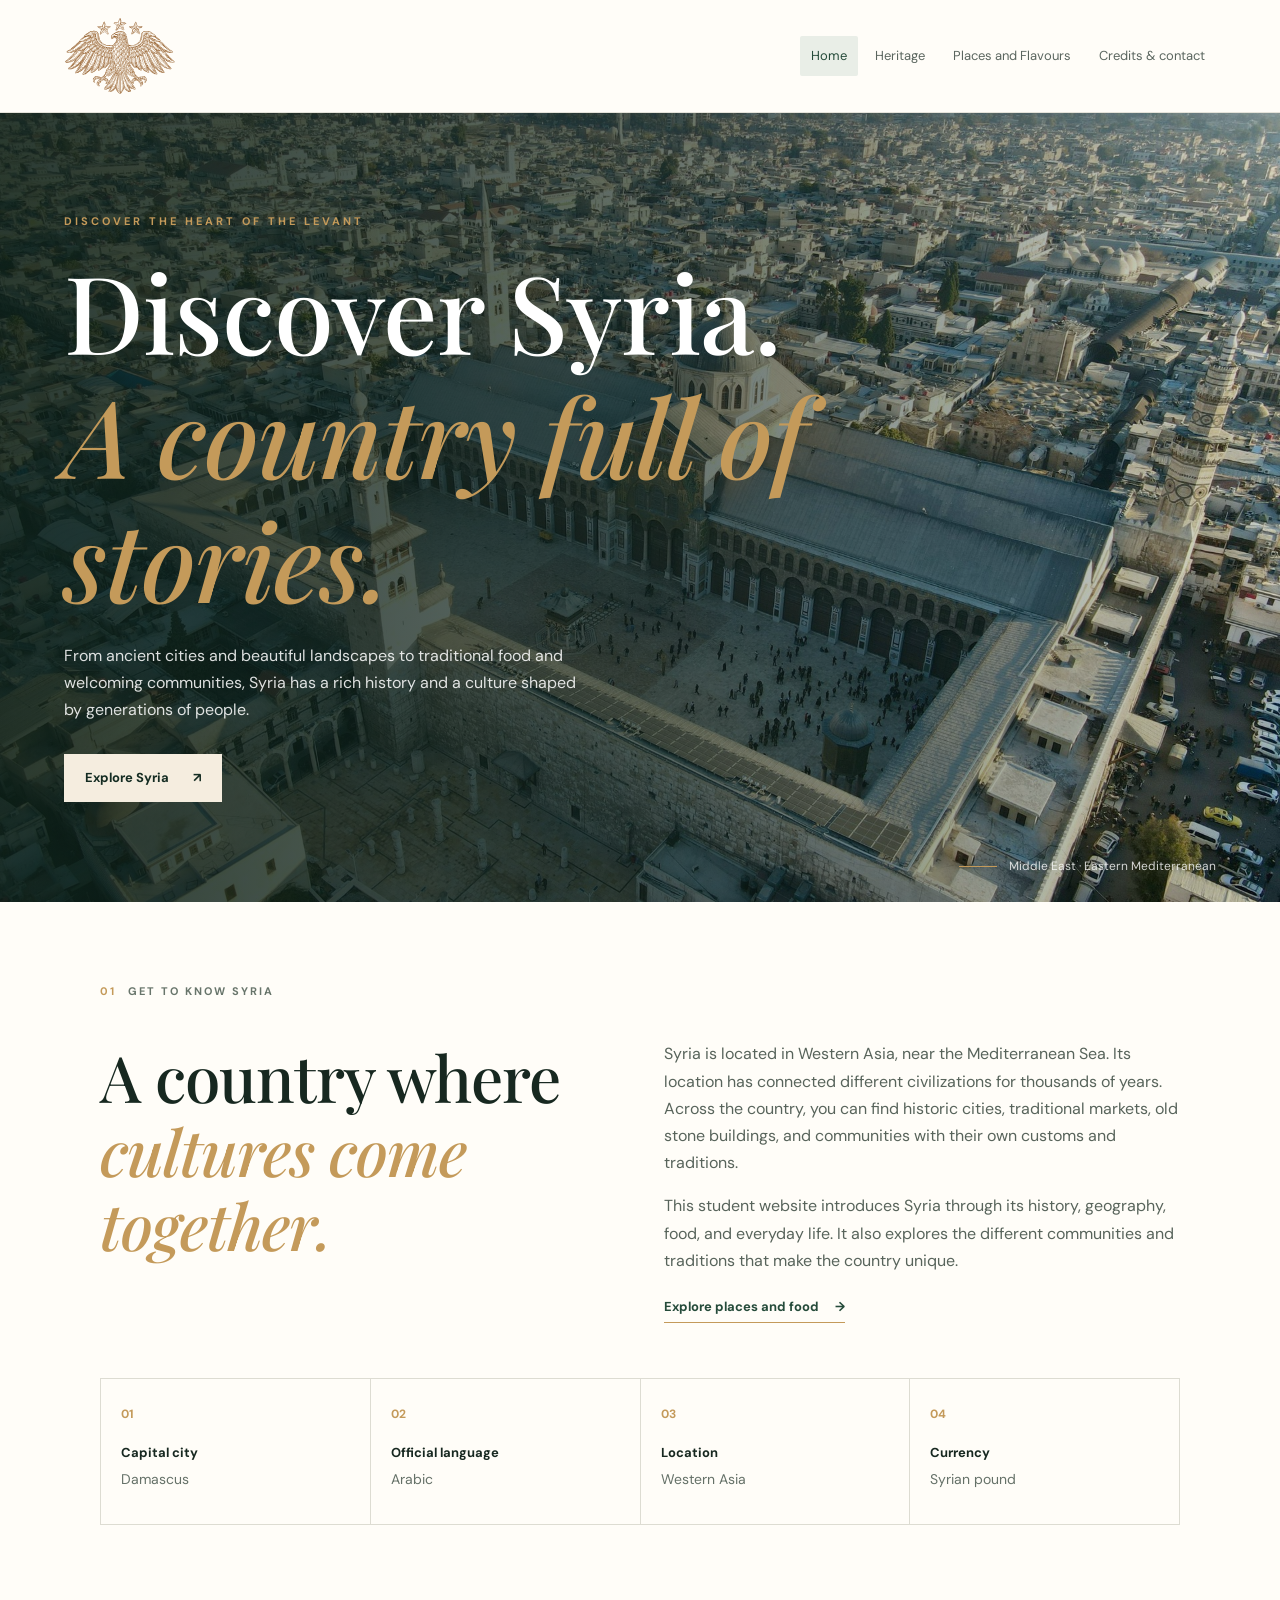
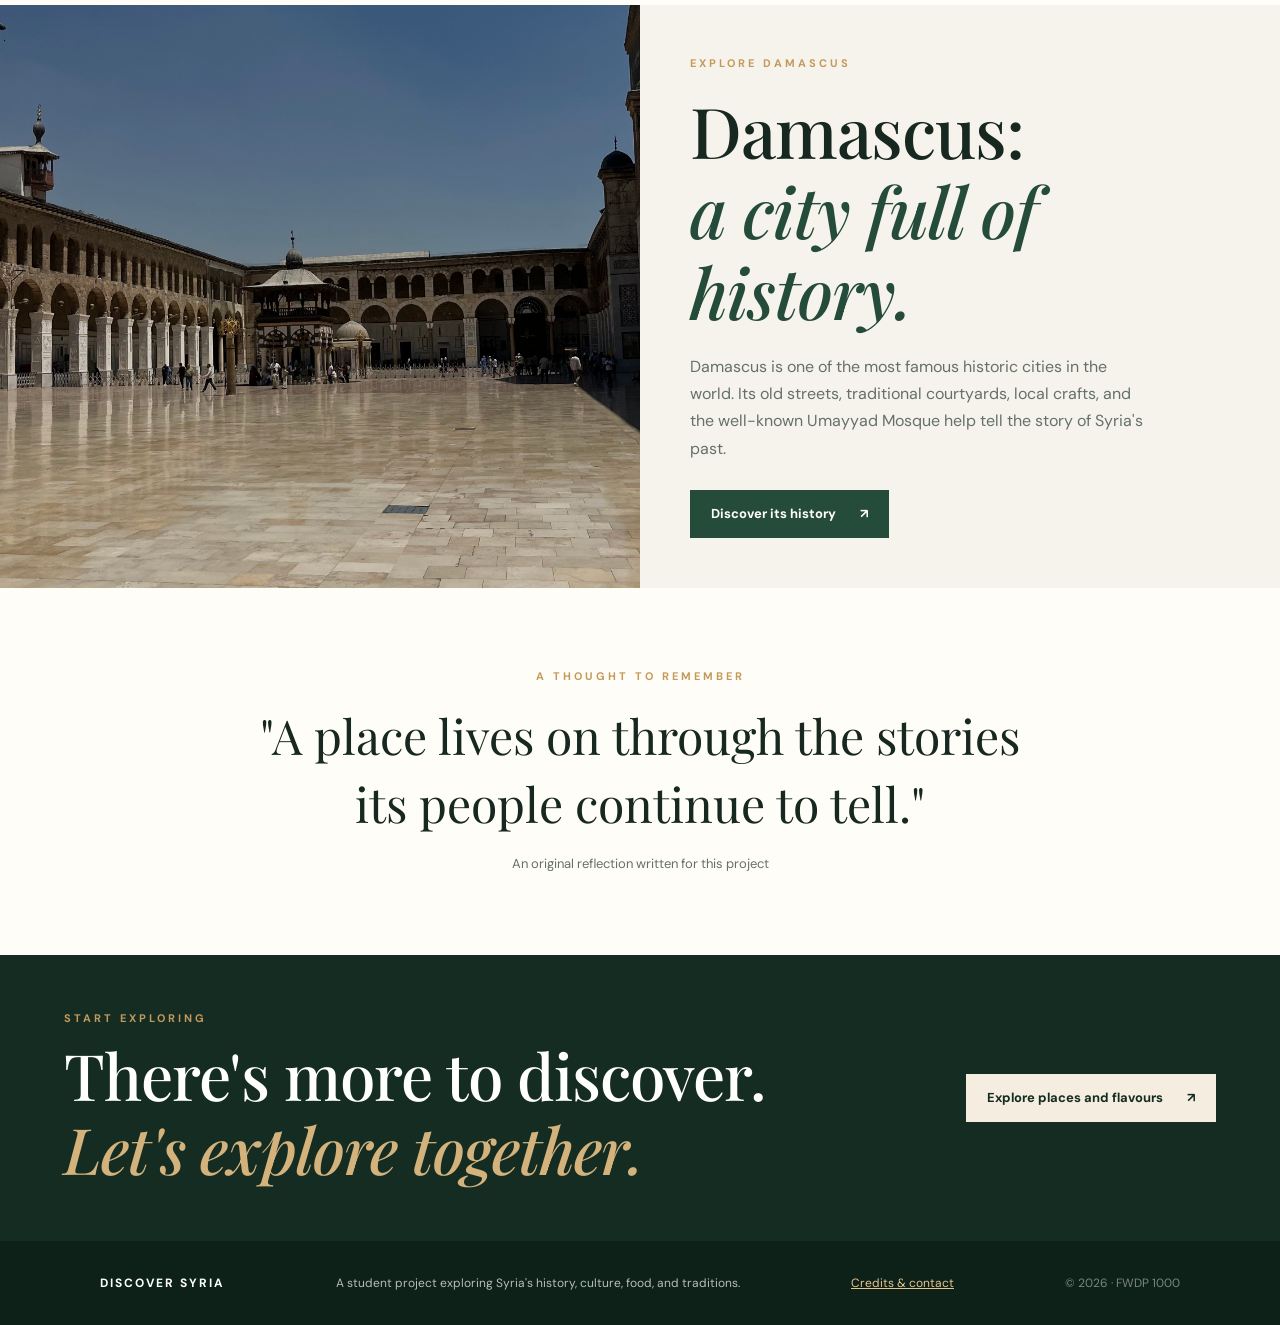
==== index.html @ c5cfa54c "Add fourth credits page with accessible feedback form and navigation" ====
<!DOCTYPE html>
<html lang="en">

<head>
    <meta charset="UTF-8">
    <meta name="viewport" content="width=device-width, initial-scale=1.0">

    <meta
        name="description"
        content="Discover Syria's historic cities, beautiful landscapes, traditional food, and rich cultural heritage."
    >

    <title>Discover Syria | A Land of Stories</title>

    <link rel="icon" href="favicon.svg" type="image/svg+xml">

    <link rel="stylesheet" href="css/style.css">
</head>

<body>

    <!-- Skip link for accessibility -->
    <a class="skip-link" href="#main-content">Skip to content</a>

    <!-- Header and navigation -->
    <header class="site-header">

        <div class="nav-wrap">

            <a
                class="brand"
                href="index.html"
                aria-label="Discover Syria home"
            >
                <img
                    class="brand-mark"
                    src="images/syria-logo.svg"
                    alt=""
                >
            </a>

            <nav aria-label="Main navigation">

                <ul class="nav-list">
                    <li>
                        <a
                            class="active"
                            aria-current="page"
                            href="index.html"
                        >
                            Home
                        </a>
                    </li>

                    <li>
                        <a href="heritage.html">Heritage</a>
                    </li>

                    <li>
                        <a href="journey.html">Places and Flavours</a>
                    </li>
                    <li><a href="credits.html">Credits &amp; contact</a></li>
                </ul>

            </nav>

        </div>

    </header>

    <main id="main-content">

        <!-- Main hero section -->
        <section class="hero">

            <div class="hero-shade"></div>

            <div class="hero-content">

                <p class="eyebrow">DISCOVER THE HEART OF THE LEVANT</p>

                <h1>
                    Discover Syria.<br>
                    <em>A country full of stories.</em>
                </h1>

                <p class="hero-copy">
                    From ancient cities and beautiful landscapes to traditional
                    food and welcoming communities, Syria has a rich history
                    and a culture shaped by generations of people.
                </p>

                <a class="button button-light" href="heritage.html">
                    Explore Syria
                    <span aria-hidden="true">↗</span>
                </a>

            </div>

            <div class="hero-note">
                <span class="note-line"></span>
                <span>Middle East · Eastern Mediterranean</span>
            </div>

        </section>

        <!-- Introduction and quick facts -->
        <section class="intro section-wrap">

            <div class="section-label">
                <span>01</span> GET TO KNOW SYRIA
            </div>

            <div class="intro-grid">

                <div>

                    <h2>
                        A country where<br>
                        <em>cultures come together.</em>
                    </h2>

                </div>

                <div class="intro-copy">

                    <p>
                        Syria is located in Western Asia, near the
                        Mediterranean Sea. Its location has connected
                        different civilizations for thousands of years.
                        Across the country, you can find historic cities,
                        traditional markets, old stone buildings, and
                        communities with their own customs and traditions.
                    </p>

                    <p>
                        This student website introduces Syria through
                        its history, geography, food, and everyday life.
                        It also explores the different communities and
                        traditions that make the country unique.
                    </p>

                    <a class="text-link" href="journey.html">
                        Explore places and food
                        <span aria-hidden="true">→</span>
                    </a>

                </div>

            </div>

            <!-- Quick facts -->
            <div class="stat-grid" aria-label="Quick facts about Syria">

                <article class="stat-card">

                    <span class="stat-number">01</span>

                    <h3>Capital city</h3>

                    <p>Damascus</p>

                </article>

                <article class="stat-card">

                    <span class="stat-number">02</span>

                    <h3>Official language</h3>

                    <p>Arabic</p>

                </article>

                <article class="stat-card">

                    <span class="stat-number">03</span>

                    <h3>Location</h3>

                    <p>Western Asia</p>

                </article>

                <article class="stat-card">

                    <span class="stat-number">04</span>

                    <h3>Currency</h3>

                    <p>Syrian pound</p>

                </article>

            </div>

        </section>

        <!-- Featured destination -->
        <section class="feature-band">

            <div
                class="feature-image"
                role="img"
                aria-label="The courtyard of the Umayyad Mosque in Damascus"
            ></div>

            <div class="feature-copy">

                <p class="eyebrow">EXPLORE DAMASCUS</p>

                <h2>
                    Damascus:<br>
                    <em>a city full of history.</em>
                </h2>

                <p>
                    Damascus is one of the most famous historic cities
                    in the world. Its old streets, traditional courtyards,
                    local crafts, and the well-known Umayyad Mosque help
                    tell the story of Syria's past.
                </p>

                <a class="button button-dark" href="heritage.html">
                    Discover its history
                    <span aria-hidden="true">↗</span>
                </a>

            </div>

        </section>

        <!-- Featured quote -->
        <section class="quote-section section-wrap">

            <p class="eyebrow">A THOUGHT TO REMEMBER</p>

            <blockquote>
                "A place lives on through the stories its people continue to tell."
            </blockquote>

            <p class="quote-credit">
                An original reflection written for this project
            </p>

        </section>

        <!-- Call to action -->
        <section class="closing-cta">

            <div>

                <p class="eyebrow">START EXPLORING</p>

                <h2>
                    There's more to discover.<br>
                    <em>Let's explore together.</em>
                </h2>

            </div>

            <a class="button button-light" href="journey.html">
                Explore places and flavours
                <span aria-hidden="true">↗</span>
            </a>

        </section>

    </main>

    <!-- Footer -->
    <footer class="site-footer">

        <div class="footer-inner">

            <a class="footer-brand" href="index.html">
                DISCOVER SYRIA
            </a>

            <p>
                A student project exploring Syria's history,
                culture, food, and traditions.
            </p>

            <a class="footer-credits" href="credits.html">Credits &amp; contact</a>

            <span class="copyright">© 2026 · FWDP 1000</span>

        </div>

    </footer>

</body>

</html>
---- css/style.css ----
@import url('https://fonts.googleapis.com/css2?family=DM+Sans:wght@400;500;600;700&family=Playfair+Display:ital,wght@0,500;0,600;0,700;1,500&display=swap');

/* GENERAL STYLES */

* {
    box-sizing: border-box;
}

html {
    scroll-behavior: smooth;
}

body {
    margin: 0;
    background-color: #fffdf8;
    color: #172820;
    font-family: 'DM Sans', Arial, sans-serif;
    font-size: 16px;
    line-height: 1.7;
}

img {
    display: block;
    max-width: 100%;
}

a {
    color: inherit;
}

a:focus-visible,
button:focus-visible,
input:focus-visible,
textarea:focus-visible,
select:focus-visible,
audio:focus-visible {
    outline: 3px solid #c49a5a;
    outline-offset: 4px;
}

.skip-link {
    position: absolute;
    top: -60px;
    left: 16px;
    z-index: 20;
    padding: 12px 16px;
    background-color: white;
    color: #172820;
}

.skip-link:focus {
    top: 16px;
}

/* NAVIGATION */

.site-header {
    background-color: #fffdf8;
    border-bottom: 1px solid #e5e3da;
}

.nav-wrap {
    width: 90%;
    max-width: 1180px;
    margin: 0 auto;
    padding: 16px 0;
    display: flex;
    flex-direction: column;
    align-items: flex-start;
    gap: 10px;
}

.brand {
    display: flex;
    align-items: center;
    gap: 10px;
    color: #172820;
    text-decoration: none;
    font-size: 12px;
    font-weight: 600;
    letter-spacing: 2px;
}

.brand strong {
    color: #254b3a;
}

.brand-mark {
    width: 112px;
    height: 76px;
    flex: 0 0 112px;
    object-fit: contain;
}

nav {
    width: 100%;
}

.nav-list {
    display: flex;
    flex-wrap: wrap;
    gap: 4px;
    padding: 0;
    margin: 0;
    list-style: none;
}

.nav-list a {
    display: block;
    padding: 7px 10px;
    border-radius: 2px;
    color: #5b665f;
    text-decoration: none;
    font-size: 13px;
}

.nav-list a:hover,
.nav-list a.active {
    background-color: #e9eee7;
    color: #254b3a;
}

/* HOME PAGE HERO */

.hero {
    position: relative;
    display: flex;
    align-items: center;
    min-height: 590px;
    background-color: #33483d;
background-image: url("../images/AA-20241208-36426003-36425996-CROWDS_GATHER_AT_UMAYYAD_MOSQUE_FOLLOWING_THE_COLLAPSE_OF_61YEAR_OF_BAATH_PARTY_RULE_IN_SYRIA.jpg");    background-position: center;
    background-size: cover;
    color: white;
}

.hero-shade {
    position: absolute;
    inset: 0;
    background: linear-gradient(
        90deg,
        rgba(13, 31, 23, 0.88),
        rgba(16, 34, 26, 0.65),
        rgba(16, 34, 26, 0.15)
    );
}

.hero-content {
    position: relative;
    width: 90%;
    max-width: 1180px;
    margin: 0 auto;
    padding: 80px 0;
}

.eyebrow {
    margin-bottom: 18px;
    color: #c49a5a;
    font-size: 11px;
    font-weight: 700;
    letter-spacing: 3px;
    line-height: 1.5;
}

h1,
h2,
h3,
p {
    margin-top: 0;
}

h1,
h2 {
    font-family: 'Playfair Display', Georgia, serif;
    font-weight: 500;
    letter-spacing: -1px;
    line-height: 1.15;
}

h1 {
    max-width: 800px;
    margin-bottom: 22px;
    font-size: clamp(44px, 10vw, 108px);
}

h1 em,
h2 em {
    color: #c49a5a;
    font-weight: 500;
}

.hero-copy {
    max-width: 520px;
    margin-bottom: 30px;
    color: rgba(255, 255, 255, 0.86);
    font-size: 16px;
}

.button {
    display: inline-flex;
    align-items: center;
    justify-content: center;
    gap: 24px;
    min-height: 48px;
    padding: 12px 20px;
    border: 1px solid transparent;
    font-family: 'DM Sans', Arial, sans-serif;
    font-size: 13px;
    font-weight: 700;
    text-decoration: none;
    cursor: pointer;
    transition: transform 0.2s, background-color 0.2s;
}

.button:hover {
    transform: translateY(-2px);
}

.button-light {
    background-color: #f5eddf;
    color: #142c22;
}

.button-light:hover {
    background-color: white;
}

.button-dark {
    background-color: #254b3a;
    color: white;
}

.button-dark:hover {
    background-color: #142c22;
}

.hero-note {
    position: absolute;
    right: 5%;
    bottom: 25px;
    display: flex;
    align-items: center;
    gap: 12px;
    color: rgba(255, 255, 255, 0.8);
    font-size: 12px;
}

.note-line {
    width: 38px;
    height: 1px;
    background-color: #c49a5a;
}

/* GENERAL SECTIONS */

.section-wrap {
    width: 90%;
    max-width: 1080px;
    margin: 0 auto;
}

.intro {
    padding-top: 80px;
    padding-bottom: 80px;
}

.section-label {
    display: flex;
    align-items: center;
    gap: 12px;
    margin-bottom: 40px;
    color: #68756b;
    font-size: 11px;
    font-weight: 700;
    letter-spacing: 2px;
}

.section-label span {
    color: #c49a5a;
}

.intro-grid,
.two-column {
    display: grid;
    grid-template-columns: 1fr;
    gap: 24px;
}

h2 {
    margin-bottom: 22px;
    font-size: clamp(36px, 6vw, 64px);
}

.intro-copy {
    max-width: 590px;
    color: #58645b;
}

.intro-copy p,
.two-column p {
    margin-bottom: 16px;
}

.text-link {
    display: inline-flex;
    align-items: center;
    gap: 16px;
    margin-top: 6px;
    padding-bottom: 4px;
    border-bottom: 1px solid #c49a5a;
    color: #254b3a;
    font-size: 13px;
    font-weight: 700;
    text-decoration: none;
}

.text-link:hover {
    color: #a77a3e;
}

/* COUNTRY FACTS */

.stat-grid {
    display: grid;
    grid-template-columns: repeat(2, 1fr);
    gap: 1px;
    margin-top: 55px;
    border: 1px solid #dddcd2;
    background-color: #dddcd2;
}

.stat-card {
    min-height: 145px;
    padding: 20px;
    background-color: #fffdf8;
}

.stat-number {
    color: #c49a5a;
    font-size: 12px;
    font-weight: 700;
}

.stat-card h3 {
    margin-top: 16px;
    margin-bottom: 4px;
    font-size: 13px;
}

.stat-card p {
    margin-bottom: 0;
    color: #657168;
    font-size: 14px;
}

/* FEATURED DAMASCUS SECTION */

.feature-band {
    display: grid;
    grid-template-columns: 1fr;
    background-color: #f6f3ec;
}

.feature-image {
    min-height: 310px;
    background-color: #9a9b81;
    background-image: url('..//images/IMG_0808.jpeg');
    background-position: center;
    background-size: cover;
}

.feature-copy {
    align-self: center;
    padding: 45px 5%;
}

.feature-copy h2 {
    font-size: clamp(38px, 6vw, 70px);
}

.feature-copy h2 em {
    color: #254b3a;
}

.feature-copy p:not(.eyebrow) {
    max-width: 460px;
    margin-bottom: 28px;
    color: #657168;
}

/* QUOTE */

.quote-section {
    padding-top: 80px;
    padding-bottom: 80px;
    text-align: center;
}

.quote-section blockquote {
    max-width: 800px;
    margin: 0 auto 16px;
    font-family: 'Playfair Display', Georgia, serif;
    font-size: clamp(28px, 5vw, 48px);
    line-height: 1.4;
}

.quote-credit {
    margin-bottom: 0;
    color: #657168;
    font-size: 13px;
}

/* BOTTOM CALL TO ACTION */

.closing-cta {
    display: flex;
    flex-direction: column;
    align-items: flex-start;
    gap: 24px;
    padding: 55px 5%;
    background-color: #142c22;
    color: white;
}

.closing-cta .eyebrow {
    margin-bottom: 12px;
}

.closing-cta h2 {
    margin-bottom: 0;
}

.closing-cta h2 em {
    color: #d4b27c;
}

/* FOOTER */

.site-footer {
    padding: 32px 0;
    background-color: #0e2119;
    color: rgba(255, 255, 255, 0.7);
}

.footer-inner {
    display: flex;
    flex-direction: column;
    align-items: flex-start;
    gap: 12px;
    width: 90%;
    max-width: 1080px;
    margin: 0 auto;
    font-size: 12px;
}

.footer-brand {
    color: white;
    font-size: 12px;
    font-weight: 700;
    letter-spacing: 2px;
    text-decoration: none;
}

.footer-inner p {
    margin-bottom: 0;
}

.footer-inner > a:not(.footer-brand) {
    color: #e4c58e;
}

.copyright {
    color: rgba(255, 255, 255, 0.45);
}

/* INNER PAGE HEROES */

.page-hero {
    position: relative;
    display: flex;
    align-items: center;
    min-height: 410px;
    background-color: #263d30;
    background-position: center;
    background-size: cover;
    color: white;
}

.page-hero::before {
    position: absolute;
    inset: 0;
    background: linear-gradient(
        90deg,
        rgba(14, 33, 24, 0.87),
        rgba(14, 33, 24, 0.32)
    );
    content: '';
}

.heritage-hero {
    background-image: url('../images/syrias-ancient-city-of-busra-remains-a-remarkable-crossroads-of-civilizations-3210700.jpg');
}

.journey-hero {
    background-image: url('https://images.unsplash.com/photo-1509316785289-025f5b846b35?auto=format&fit=crop&w=1800&q=80');
}

.page-hero-content {
    position: relative;
    width: 90%;
    max-width: 1080px;
    margin: 0 auto;
    padding: 65px 0;
}

.page-hero h1 {
    font-size: clamp(42px, 8vw, 88px);
}

.page-hero-content > p:last-child {
    max-width: 520px;
    margin-bottom: 0;
    color: rgba(255, 255, 255, 0.82);
}

/* CONTENT PAGES */

.content-section {
    padding-top: 70px;
    padding-bottom: 70px;
}

.content-section .two-column {
    margin-bottom: 40px;
}

.content-section .two-column > div:last-child {
    color: #657168;
}

/* IMAGE AND CAPTION */

.image-story {
    overflow: hidden;
    background-color: #f6f3ec;
}

.image-story img {
    width: 100%;
    max-height: 480px;
    object-fit: cover;
}

.image-caption {
    padding: 16px 20px;
}

.image-caption span {
    color: #8d6b37;
    font-size: 10px;
    font-weight: 700;
    letter-spacing: 2px;
}

.image-caption p {
    margin: 5px 0 0;
    color: #657168;
    font-size: 12px;
}

/* CULTURE SECTION */

.dark-section {
    padding: 70px 0;
    background-color: #142c22;
    color: white;
}

.section-label-light {
    color: #d1d9d0;
}

.dark-section h2 {
    margin-bottom: 40px;
}

.dark-section h2 em {
    color: #d4b27c;
}

.culture-grid {
    display: grid;
    grid-template-columns: 1fr;
    gap: 24px;
}

.culture-grid article {
    padding: 24px;
    border: 1px solid rgba(255, 255, 255, 0.17);
}

.culture-icon {
    color: #c49a5a;
    font-size: 24px;
}

.culture-grid h3 {
    margin-top: 16px;
    margin-bottom: 10px;
    font-family: 'Playfair Display', Georgia, serif;
    font-size: 24px;
    font-weight: 500;
}

.culture-grid p {
    margin-bottom: 0;
    color: rgba(255, 255, 255, 0.7);
    font-size: 14px;
}

/* AUDIO PLAYER */

.audio-card {
    display: grid;
    grid-template-columns: 1fr;
    gap: 32px;
    padding-top: 65px;
    padding-bottom: 65px;
    border-top: 1px solid #dddcd2;
}

.audio-card h2 {
    font-size: clamp(35px, 5vw, 56px);
}

.audio-card > div:first-child > p:last-child {
    max-width: 440px;
    color: #657168;
    font-size: 14px;
}

.audio-player {
    align-self: center;
    padding: 24px;
    background-color: #f6f3ec;
}

.audio-symbol {
    color: #c49a5a;
    font-size: 30px;
}

.audio-player p {
    margin: 6px 0 16px;
    font-weight: 700;
}

.audio-player audio {
    width: 100%;
}

.audio-player small {
    display: block;
    margin-top: 8px;
    color: #657168;
    font-size: 11px;
}

/* PLACES GRID */

.place-grid {
    display: grid;
    grid-template-columns: 1fr;
    gap: 16px;
}

.place-card {
    min-height: 230px;
    padding: 24px;
    border: 1px solid #dddcd2;
    background-color: #fffdf8;
    transition: transform 0.2s, box-shadow 0.2s;
}

.place-card:hover {
    transform: translateY(-3px);
    box-shadow: 0 12px 28px rgba(23, 40, 32, 0.08);
}

.place-number {
    color: #96703c;
    font-size: 10px;
    font-weight: 700;
    letter-spacing: 2px;
}

.place-card h3 {
    margin-top: 20px;
    margin-bottom: 8px;
    font-family: 'Playfair Display', Georgia, serif;
    font-size: 30px;
    font-weight: 500;
}

.place-card p {
    color: #657168;
    font-size: 14px;
}

.place-tag {
    display: inline-block;
    padding: 4px 9px;
    background-color: #e9eee7;
    color: #254b3a;
    font-size: 11px;
}

/* FOOD SECTION */

.food-section {
    padding: 70px 0;
    background-color: #f6f3ec;
}

.food-heading {
    align-items: end;
    margin-bottom: 40px;
}

.food-heading p {
    color: #657168;
}

.food-grid {
    display: grid;
    grid-template-columns: 1fr;
    gap: 1px;
    border: 1px solid #dddcd2;
    background-color: #dddcd2;
}

.food-card {
    min-height: 190px;
    padding: 24px;
    background-color: #fffdf8;
}

.food-mark {
    color: #c49a5a;
    font-size: 12px;
    font-weight: 700;
}

.food-card h3 {
    margin-top: 16px;
    margin-bottom: 8px;
    font-family: 'Playfair Display', Georgia, serif;
    font-size: 24px;
    font-weight: 500;
}

.food-card p {
    margin-bottom: 0;
    color: #657168;
    font-size: 14px;
}

/* COUNTRY FACTS TABLE */

.table-title {
    font-size: clamp(32px, 5vw, 52px);
}

.table-scroll {
    overflow-x: auto;
    border: 1px solid #dddcd2;
}

table {
    width: 100%;
    min-width: 620px;
    border-collapse: collapse;
    text-align: left;
    font-size: 13px;
}

caption {
    padding: 16px;
    background-color: #f6f3ec;
    color: #657168;
    text-align: left;
}

th,
td {
    padding: 16px;
    border-top: 1px solid #dddcd2;
    vertical-align: top;
}

thead th {
    background-color: #254b3a;
    color: white;
    font-size: 12px;
}

tbody th {
    width: 20%;
}

tbody td {
    color: #657168;
}

tbody tr:nth-child(even) {
    background-color: #f8f6f0;
}

/* TABLET AND DESKTOP */

@media (min-width: 700px) {
    .nav-wrap {
        flex-direction: row;
        align-items: center;
        justify-content: space-between;
        padding: 18px 0;
    }

    nav {
        width: auto;
    }

    .nav-list {
        gap: 6px;
    }

    .nav-list a {
        padding: 9px 11px;
    }

    .hero {
        min-height: 680px;
    }

    .hero-content {
        padding: 100px 0;
    }

    .intro-grid,
    .two-column {
        grid-template-columns: 1fr 1fr;
        gap: 48px;
    }

    .stat-grid {
        grid-template-columns: repeat(4, 1fr);
    }

    .feature-band {
        grid-template-columns: 1fr 1fr;
    }

    .feature-image {
        min-height: 520px;
    }

    .feature-copy {
        padding: 50px;
    }

    .closing-cta {
        flex-direction: row;
        align-items: center;
        justify-content: space-between;
        padding-right: 5%;
        padding-left: 5%;
    }

    .footer-inner {
        flex-direction: row;
        align-items: center;
        justify-content: space-between;
        flex-wrap: wrap;
    }

    .page-hero {
        min-height: 500px;
    }

    .culture-grid {
        grid-template-columns: repeat(3, 1fr);
    }

    .audio-card {
        grid-template-columns: 1fr 1fr;
        align-items: center;
        gap: 64px;
    }

    .place-grid {
        grid-template-columns: repeat(2, 1fr);
    }

    .food-grid {
        grid-template-columns: repeat(2, 1fr);
    }

}

/* WIDE DESKTOP */

@media (min-width: 1100px) {
    .place-grid {
        grid-template-columns: repeat(4, 1fr);
    }

    .food-grid {
        grid-template-columns: repeat(4, 1fr);
    }
}

/* REDUCED MOTION ACCESSIBILITY */

@media (prefers-reduced-motion: reduce) {
    html {
        scroll-behavior: auto;
    }

    *,
    *::before,
    *::after {
        transition-duration: 0.01ms !important;
        animation-duration: 0.01ms !important;
    }
}
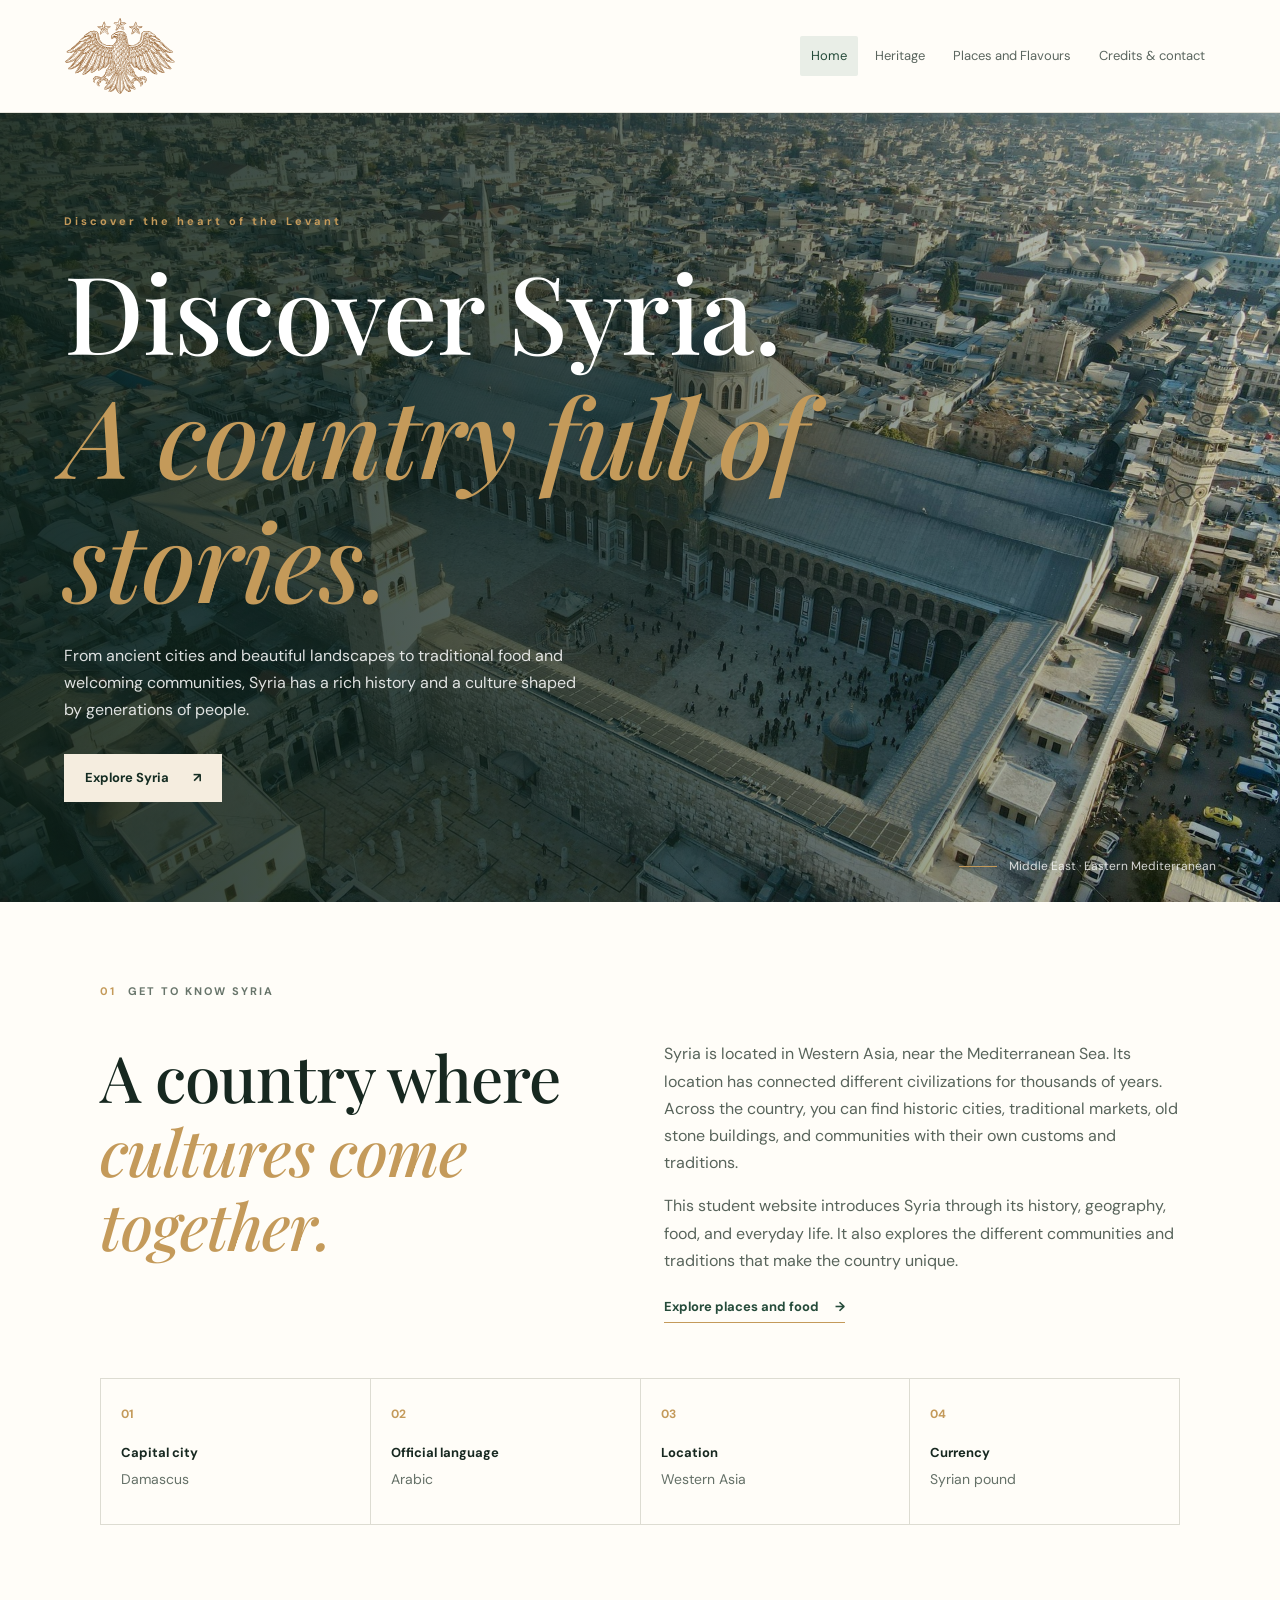
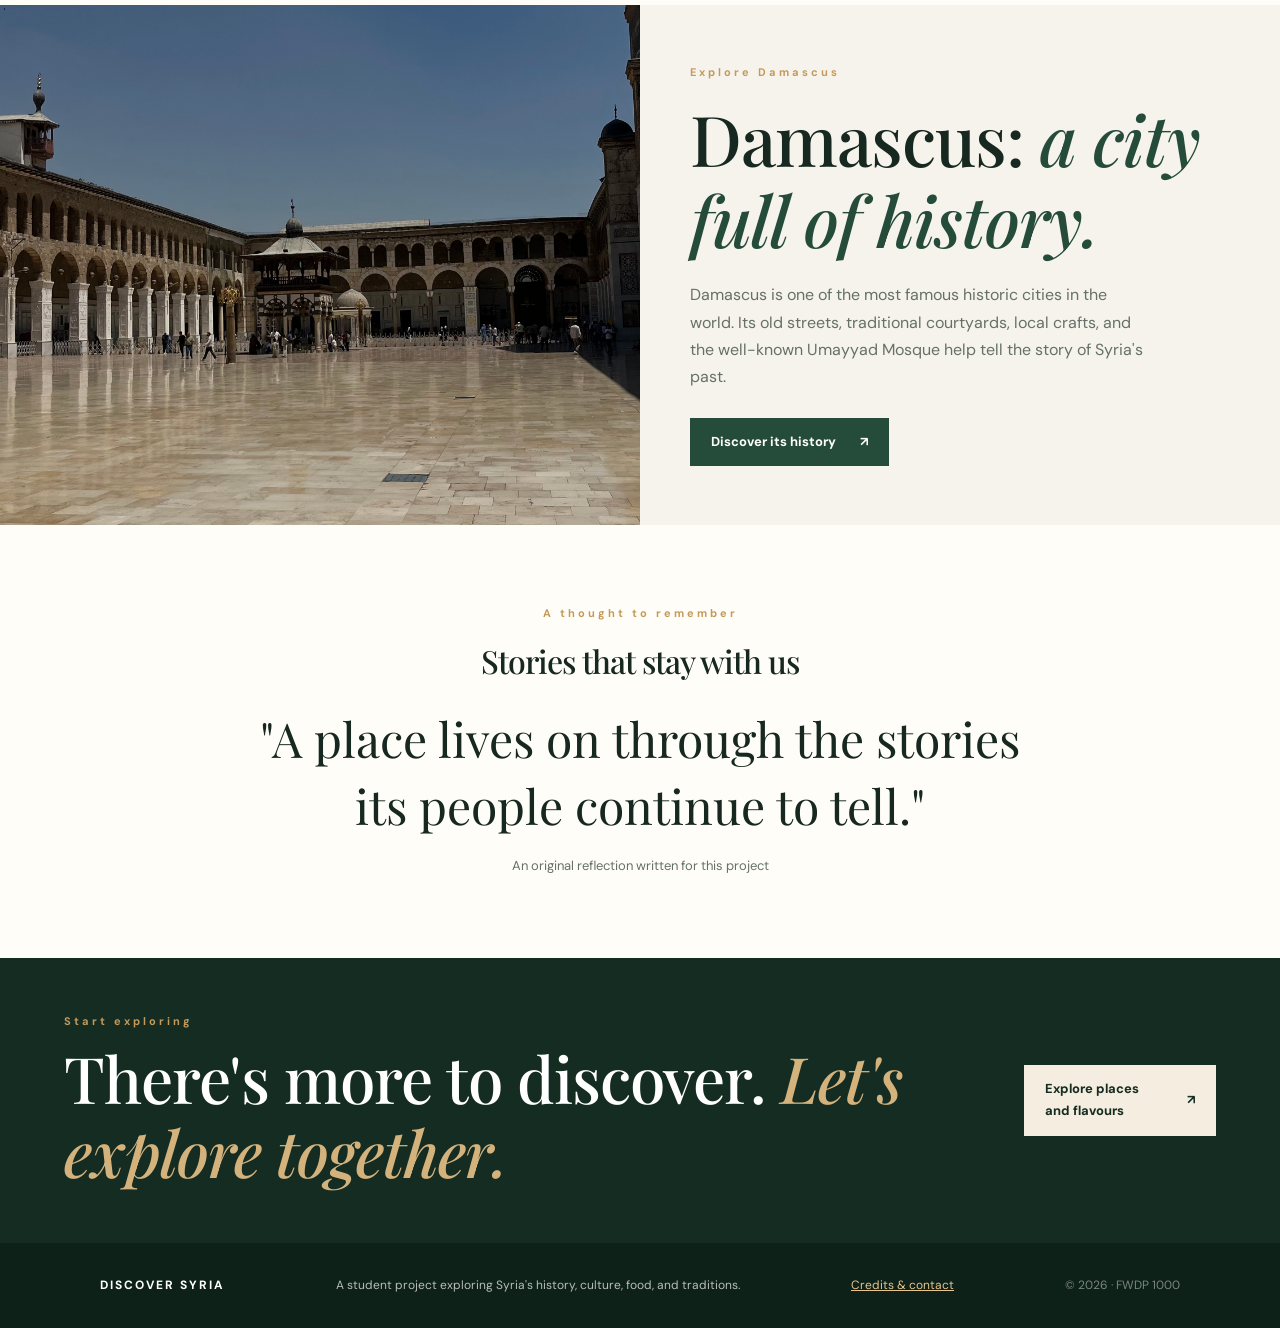
==== commit d7127aa2: "Improve heading semantics, normalize CSS and responsive accessibility" ====
--- a/index.html
+++ b/index.html
@@ -15,6 +15,7 @@
 
     <link rel="icon" href="favicon.svg" type="image/svg+xml">
 
+    <link rel="stylesheet" href="css/normalize.css">
     <link rel="stylesheet" href="css/style.css">
 </head>
 
@@ -78,10 +79,10 @@
 
             <div class="hero-content">
 
-                <p class="eyebrow">DISCOVER THE HEART OF THE LEVANT</p>
+                <p class="eyebrow">Discover the heart of the Levant</p>
 
                 <h1>
-                    Discover Syria.<br>
+                    Discover Syria. 
                     <em>A country full of stories.</em>
                 </h1>
 
@@ -117,7 +118,7 @@
                 <div>
 
                     <h2>
-                        A country where<br>
+                        A country where 
                         <em>cultures come together.</em>
                     </h2>
 
@@ -208,10 +209,10 @@
 
             <div class="feature-copy">
 
-                <p class="eyebrow">EXPLORE DAMASCUS</p>
+                <p class="eyebrow">Explore Damascus</p>
 
                 <h2>
-                    Damascus:<br>
+                    Damascus: 
                     <em>a city full of history.</em>
                 </h2>
 
@@ -232,9 +233,10 @@
         </section>
 
         <!-- Featured quote -->
-        <section class="quote-section section-wrap">
-
-            <p class="eyebrow">A THOUGHT TO REMEMBER</p>
+        <section class="quote-section section-wrap" aria-labelledby="quote-heading">
+
+            <p class="eyebrow">A thought to remember</p>
+            <h2 id="quote-heading" class="quote-heading">Stories that stay with us</h2>
 
             <blockquote>
                 "A place lives on through the stories its people continue to tell."
@@ -251,10 +253,10 @@
 
             <div>
 
-                <p class="eyebrow">START EXPLORING</p>
+                <p class="eyebrow">Start exploring</p>
 
                 <h2>
-                    There's more to discover.<br>
+                    There's more to discover. 
                     <em>Let's explore together.</em>
                 </h2>
 
--- a/css/style.css
+++ b/css/style.css
@@ -818,7 +818,7 @@
 
 /* TABLET AND DESKTOP */
 
-@media (min-width: 700px) {
+@media (min-width: 43.75em) {
     .nav-wrap {
         flex-direction: row;
         align-items: center;
@@ -909,7 +909,7 @@
 
 /* WIDE DESKTOP */
 
-@media (min-width: 1100px) {
+@media (min-width: 68.75em) {
     .place-grid {
         grid-template-columns: repeat(4, 1fr);
     }
@@ -933,3 +933,60 @@
         animation-duration: 0.01ms !important;
     }
 }
+
+/* Shared keyboard and mouse link states */
+a:hover {
+    text-decoration-thickness: 2px;
+    text-underline-offset: 0.2em;
+}
+a:focus-visible {
+    outline: 3px solid #c49a5a;
+    outline-offset: 4px;
+}
+
+/* Credits page and feedback form */
+.quote-heading, .places-heading {
+    font-size: clamp(1.35rem, 3vw, 2rem);
+    line-height: 1.3;
+    margin: 0 0 1.5rem;
+}
+.credits-list {
+    padding-left: 1.5rem;
+    line-height: 1.9;
+}
+.feedback-form {
+    max-width: 40rem;
+}
+.form-field {
+    display: flex;
+    flex-direction: column;
+    gap: .4rem;
+    margin-bottom: 1.25rem;
+}
+.form-field label {
+    font-weight: 700;
+}
+.form-field input,
+.form-field select,
+.form-field textarea {
+    width: 100%;
+    padding: .75rem;
+    font: inherit;
+    color: inherit;
+    border: 1px solid #68756b;
+    border-radius: .25rem;
+    background: #fff;
+}
+.form-field textarea {
+    resize: vertical;
+}
+#form-status:not(:empty) {
+    margin-top: 1rem;
+    padding: 1rem;
+    border-left: 3px solid #254b3a;
+    background-color: #e9eee7;
+    overflow-wrap: anywhere;
+}
+.footer-credits {
+    color: inherit;
+}
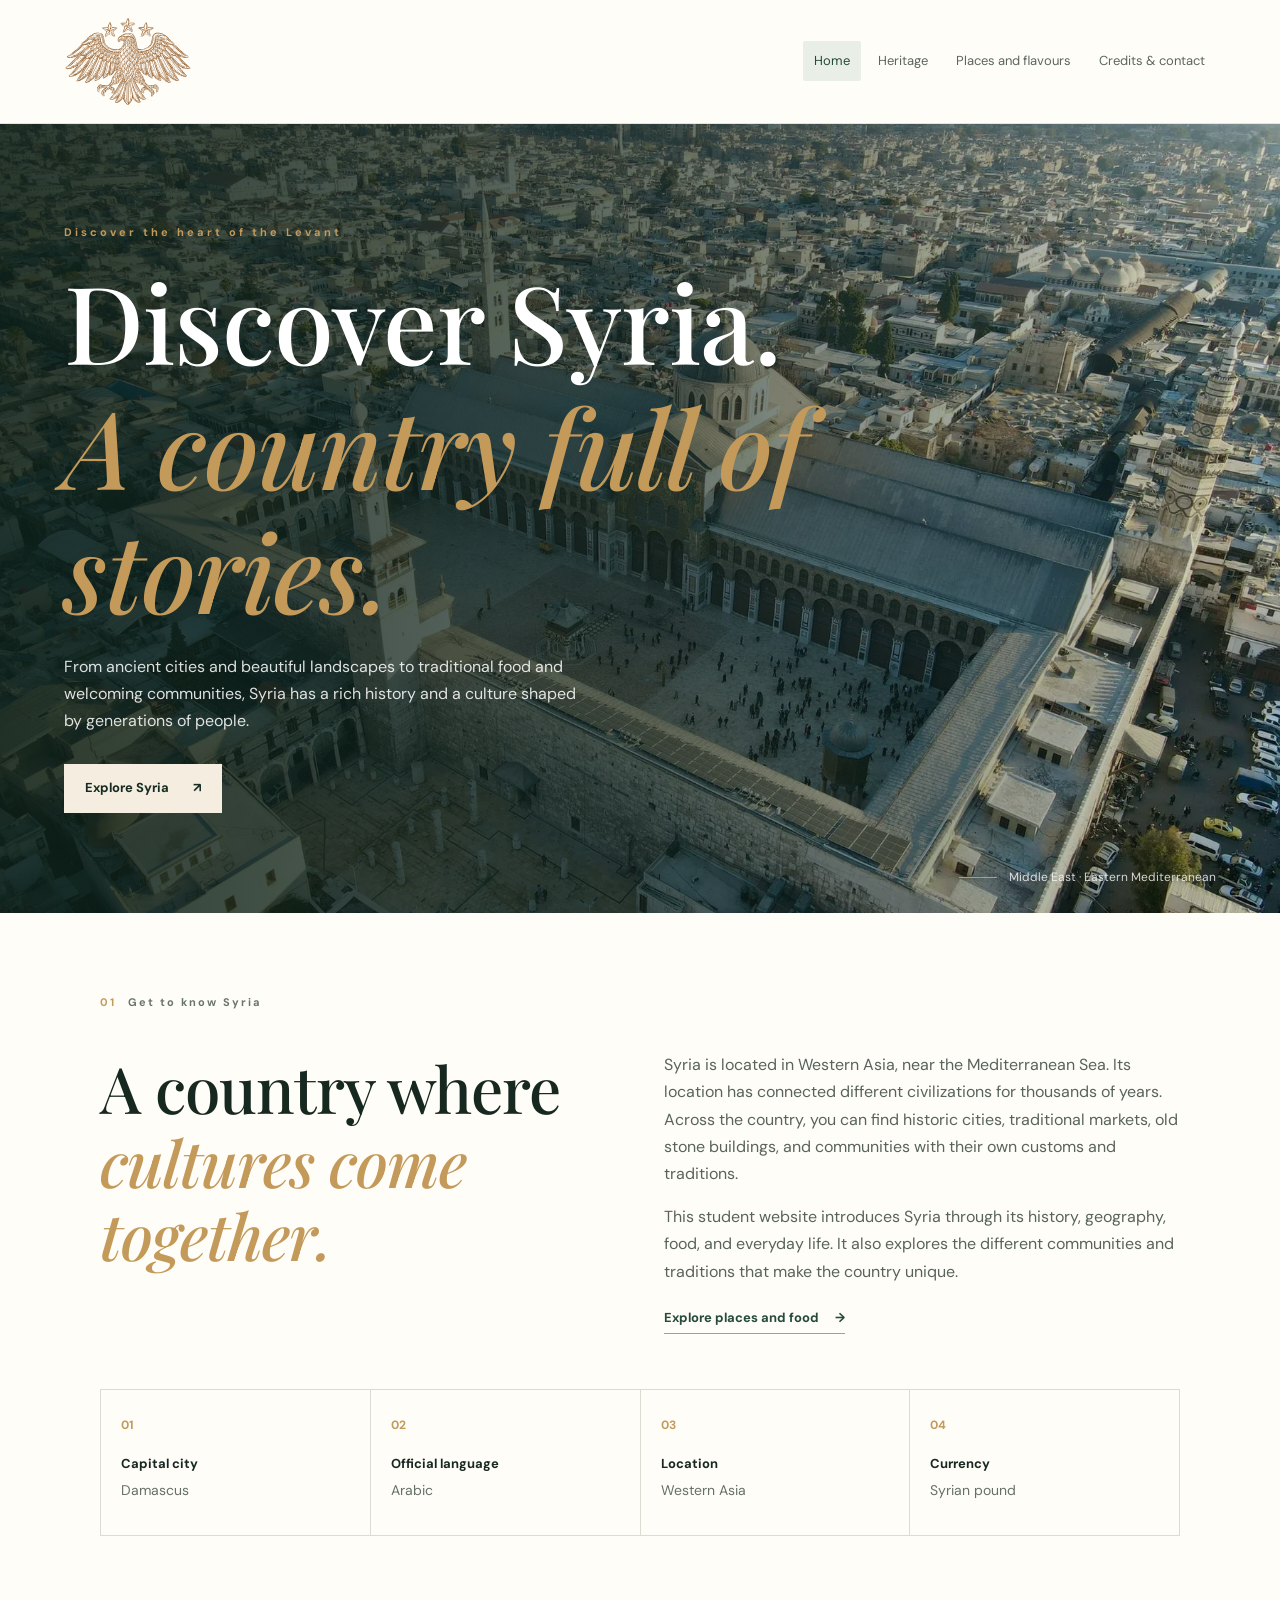
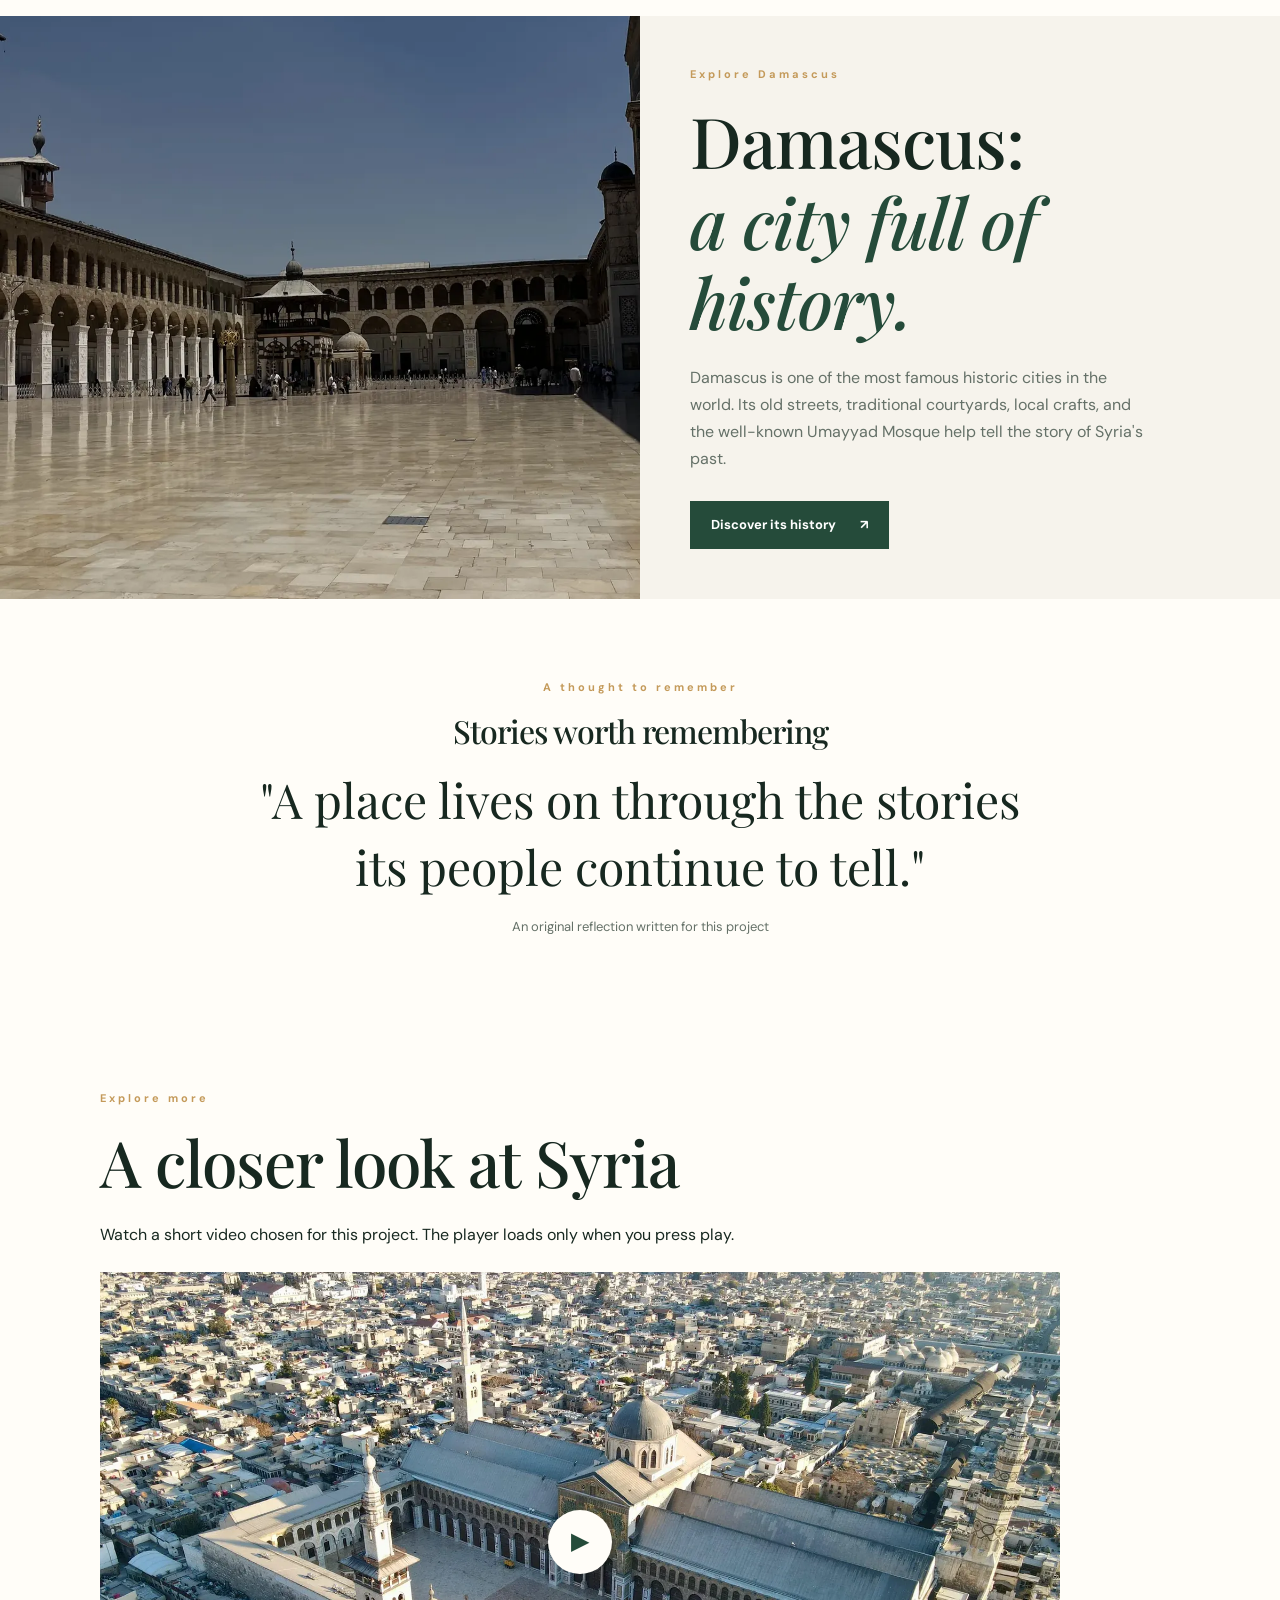
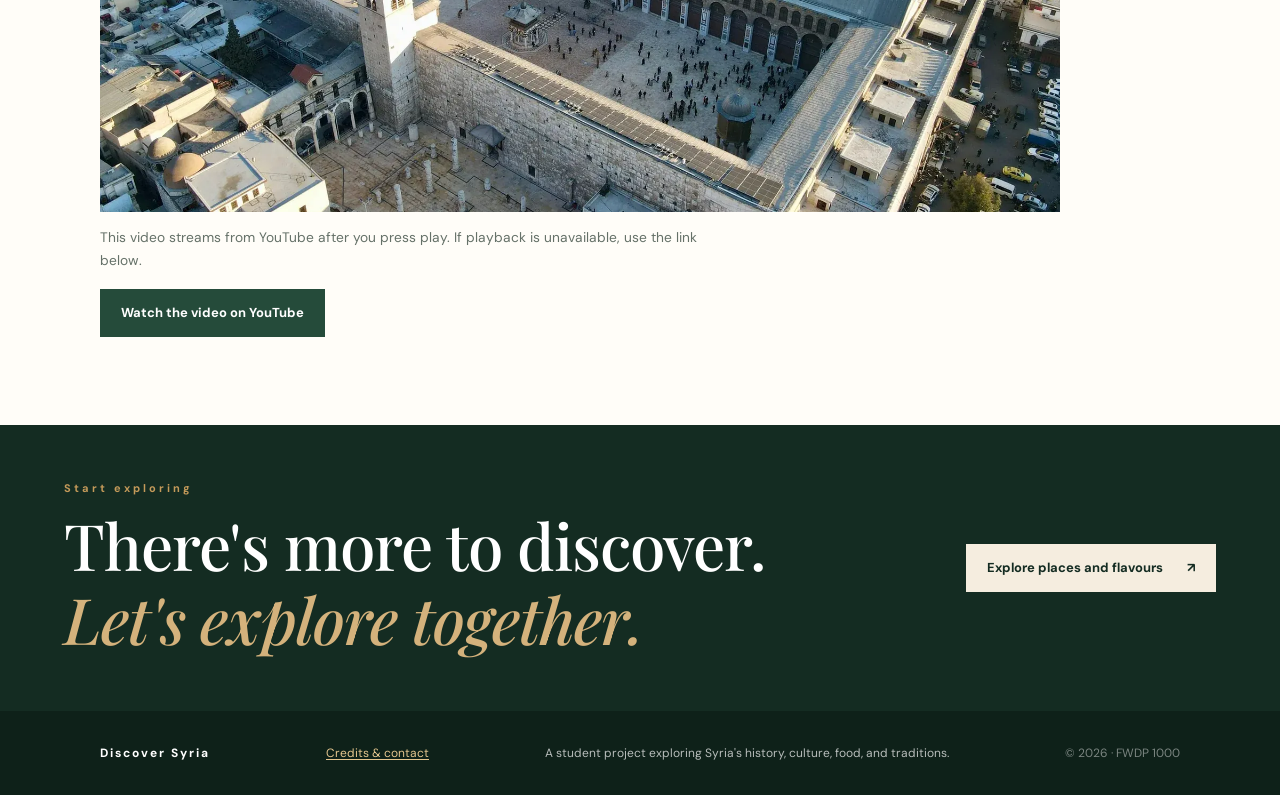
==== commit 9d0aab90: "Update Discover Syria website with optimized assets" ====
--- a/index.html
+++ b/index.html
@@ -13,8 +13,12 @@
 
     <title>Discover Syria | A Land of Stories</title>
 
-    <link rel="icon" href="favicon.svg" type="image/svg+xml">
-
+    
+
+    <link rel="icon" href="images/favicon.svg" type="image/svg+xml">
+    <link rel="icon" href="images/favicon.ico" sizes="any">
+    <link rel="icon" href="images/favicon-32.png" type="image/png" sizes="32x32">
+    <link rel="apple-touch-icon" href="apple-touch-icon.png">
     <link rel="stylesheet" href="css/normalize.css">
     <link rel="stylesheet" href="css/style.css">
 </head>
@@ -35,35 +39,23 @@
                 aria-label="Discover Syria home"
             >
                 <img
-                    class="brand-mark"
-                    src="images/syria-logo.svg"
-                    alt=""
+                   class="brand-mark"
+                   src="images/syria-logo.svg"
+                   alt=""
+                   width="600"
+                   height="407"
+                   loading="eager"
+                   decoding="async"
                 >
             </a>
 
             <nav aria-label="Main navigation">
-
                 <ul class="nav-list">
-                    <li>
-                        <a
-                            class="active"
-                            aria-current="page"
-                            href="index.html"
-                        >
-                            Home
-                        </a>
-                    </li>
-
-                    <li>
-                        <a href="heritage.html">Heritage</a>
-                    </li>
-
-                    <li>
-                        <a href="journey.html">Places and Flavours</a>
-                    </li>
-                    <li><a href="credits.html">Credits &amp; contact</a></li>
+                    <li><a href="index.html" aria-current="page" class="active">Home</a></li>
+                    <li><a href="heritage.html">Heritage</a></li>
+                    <li><a href="journey.html">Places and flavours</a></li>
+                    <li><a href="credits.html">Credits & contact</a></li>
                 </ul>
-
             </nav>
 
         </div>
@@ -82,7 +74,7 @@
                 <p class="eyebrow">Discover the heart of the Levant</p>
 
                 <h1>
-                    Discover Syria. 
+                    Discover Syria.
                     <em>A country full of stories.</em>
                 </h1>
 
@@ -110,7 +102,7 @@
         <section class="intro section-wrap">
 
             <div class="section-label">
-                <span>01</span> GET TO KNOW SYRIA
+                <span>01</span> Get to know Syria
             </div>
 
             <div class="intro-grid">
@@ -118,7 +110,7 @@
                 <div>
 
                     <h2>
-                        A country where 
+                        A country where
                         <em>cultures come together.</em>
                     </h2>
 
@@ -212,7 +204,7 @@
                 <p class="eyebrow">Explore Damascus</p>
 
                 <h2>
-                    Damascus: 
+                    Damascus:
                     <em>a city full of history.</em>
                 </h2>
 
@@ -233,10 +225,10 @@
         </section>
 
         <!-- Featured quote -->
-        <section class="quote-section section-wrap" aria-labelledby="quote-heading">
+        <section class="quote-section section-wrap" aria-labelledby="quote-title">
 
             <p class="eyebrow">A thought to remember</p>
-            <h2 id="quote-heading" class="quote-heading">Stories that stay with us</h2>
+            <h2 id="quote-title" class="quote-heading">Stories worth remembering</h2>
 
             <blockquote>
                 "A place lives on through the stories its people continue to tell."
@@ -248,6 +240,21 @@
 
         </section>
 
+        <!-- Lightweight video: YouTube loads only after clicking play. -->
+        <section class="video-section section-wrap" aria-labelledby="video-title">
+            <p class="eyebrow">Explore more</p>
+            <h2 id="video-title">A closer look at Syria</h2>
+            <p>Watch a short video chosen for this project. The player loads only when you press play.</p>
+            <div class="video-player" id="syria-video">
+                <button class="video-preview" type="button" aria-label="Play Syria video" data-video="Ak0NqU7WnsU">
+                    <img src="images/damascus-aerial.webp" width="1800" height="1350" loading="lazy" decoding="async" alt="Aerial view of Damascus, Syria">
+                    <span class="play-symbol" aria-hidden="true">▶</span>
+                </button>
+            </div>
+            <p class="video-note">This video streams from YouTube after you press play. If playback is unavailable, use the link below.</p>
+            <p class="video-fallback"><a class="button button-dark" href="https://www.youtube.com/watch?v=Ak0NqU7WnsU" target="_blank" rel="noopener noreferrer">Watch the video on YouTube</a></p>
+        </section>
+
         <!-- Call to action -->
         <section class="closing-cta">
 
@@ -256,7 +263,7 @@
                 <p class="eyebrow">Start exploring</p>
 
                 <h2>
-                    There's more to discover. 
+                    There's more to discover.
                     <em>Let's explore together.</em>
                 </h2>
 
@@ -276,23 +283,21 @@
 
         <div class="footer-inner">
 
-            <a class="footer-brand" href="index.html">
-                DISCOVER SYRIA
-            </a>
+            <a class="footer-brand" href="index.html">Discover Syria</a>
+            <a class="footer-credits" href="credits.html">Credits & contact</a>
 
             <p>
                 A student project exploring Syria's history,
                 culture, food, and traditions.
             </p>
 
-            <a class="footer-credits" href="credits.html">Credits &amp; contact</a>
-
             <span class="copyright">© 2026 · FWDP 1000</span>
 
         </div>
 
     </footer>
 
+    <script src="js/video.js" defer></script>
 </body>
 
 </html>
--- a/css/style.css
+++ b/css/style.css
@@ -27,6 +27,17 @@
 
 a {
     color: inherit;
+    text-decoration-skip-ink: auto;
+    text-underline-offset: 0.18em;
+}
+
+a:hover {
+    text-decoration-thickness: 0.13em;
+}
+
+a:focus {
+    outline: 3px solid #c49a5a;
+    outline-offset: 4px;
 }
 
 a:focus-visible,
@@ -82,13 +93,11 @@
     letter-spacing: 2px;
 }
 
-.brand strong {
-    color: #254b3a;
-}
-
 .brand-mark {
+    display: block;
     width: 112px;
-    height: 76px;
+    height: auto;
+    aspect-ratio: 600 / 407;
     flex: 0 0 112px;
     object-fit: contain;
 }
@@ -129,7 +138,8 @@
     align-items: center;
     min-height: 590px;
     background-color: #33483d;
-background-image: url("../images/AA-20241208-36426003-36425996-CROWDS_GATHER_AT_UMAYYAD_MOSQUE_FOLLOWING_THE_COLLAPSE_OF_61YEAR_OF_BAATH_PARTY_RULE_IN_SYRIA.jpg");    background-position: center;
+    background-image: url('../images/damascus-aerial.webp');
+    background-position: center;
     background-size: cover;
     color: white;
 }
@@ -185,6 +195,7 @@
 
 h1 em,
 h2 em {
+    display: block;
     color: #c49a5a;
     font-weight: 500;
 }
@@ -364,7 +375,7 @@
 .feature-image {
     min-height: 310px;
     background-color: #9a9b81;
-    background-image: url('..//images/IMG_0808.jpeg');
+    background-image: url('../images/umayyad-mosque.webp');
     background-position: center;
     background-size: cover;
 }
@@ -465,10 +476,6 @@
     margin-bottom: 0;
 }
 
-.footer-inner > a:not(.footer-brand) {
-    color: #e4c58e;
-}
-
 .copyright {
     color: rgba(255, 255, 255, 0.45);
 }
@@ -498,11 +505,11 @@
 }
 
 .heritage-hero {
-    background-image: url('../images/syrias-ancient-city-of-busra-remains-a-remarkable-crossroads-of-civilizations-3210700.jpg');
+    background-image: url('../images/busra-ruins.webp');
 }
 
 .journey-hero {
-    background-image: url('https://images.unsplash.com/photo-1509316785289-025f5b846b35?auto=format&fit=crop&w=1800&q=80');
+    background-image: url('../images/palmyra-ruins.webp');
 }
 
 .page-hero-content {
@@ -826,6 +833,11 @@
         padding: 18px 0;
     }
 
+    .brand-mark {
+        width: 128px;
+        flex-basis: 128px;
+    }
+
     nav {
         width: auto;
     }
@@ -934,59 +946,53 @@
     }
 }
 
-/* Shared keyboard and mouse link states */
-a:hover {
-    text-decoration-thickness: 2px;
-    text-underline-offset: 0.2em;
-}
-a:focus-visible {
-    outline: 3px solid #c49a5a;
-    outline-offset: 4px;
-}
-
-/* Credits page and feedback form */
-.quote-heading, .places-heading {
-    font-size: clamp(1.35rem, 3vw, 2rem);
-    line-height: 1.3;
-    margin: 0 0 1.5rem;
-}
-.credits-list {
-    padding-left: 1.5rem;
-    line-height: 1.9;
-}
-.feedback-form {
-    max-width: 40rem;
-}
-.form-field {
-    display: flex;
-    flex-direction: column;
-    gap: .4rem;
-    margin-bottom: 1.25rem;
-}
-.form-field label {
-    font-weight: 700;
-}
+/* Additional accessible page and form styles. */
+.quote-heading {
+    margin-bottom: 1rem;
+    font-size: clamp(1.5rem, 3vw, 2rem);
+}
+.places-title {
+    margin-bottom: 2rem;
+    font-size: clamp(2rem, 4vw, 3rem);
+}
+.footer-credits { color: #e4c58e; }
+.footer-credits:hover { color: white; }
+.credits-hero { background-image: url('../images/historic-damascus.webp'); }
+.credits-section { padding: 4.5rem 0; background: #f6f3ec; }
+.credits-section h2 { margin-bottom: 1.5rem; }
+.credits-list { padding-left: 1.5rem; line-height: 2; }
+.credits-list a { color: #254b3a; }
+.credits-list a:hover { color: #85551f; }
+.feedback-form { max-width: 40rem; margin-top: 2rem; }
+.form-field { margin-bottom: 1.25rem; }
+.form-field label { display: block; margin-bottom: 0.5rem; font-weight: 700; }
+.optional { font-weight: 400; color: #657168; }
 .form-field input,
 .form-field select,
 .form-field textarea {
+    display: block;
     width: 100%;
-    padding: .75rem;
+    min-height: 2.9rem;
+    padding: 0.7rem;
+    border: 1px solid #8b998e;
+    border-radius: 0.2rem;
+    background: #fff;
+    color: #172820;
     font: inherit;
-    color: inherit;
-    border: 1px solid #68756b;
-    border-radius: .25rem;
-    background: #fff;
-}
-.form-field textarea {
-    resize: vertical;
-}
-#form-status:not(:empty) {
-    margin-top: 1rem;
-    padding: 1rem;
-    border-left: 3px solid #254b3a;
-    background-color: #e9eee7;
-    overflow-wrap: anywhere;
-}
-.footer-credits {
-    color: inherit;
-}
+}
+.form-field textarea { resize: vertical; }
+.form-status { margin-top: 1rem; color: #254b3a; font-weight: 600; }
+.video-section { padding-top: 4.5rem; padding-bottom: 4.5rem; }
+.video-section > p:not(.eyebrow), .video-section h2 { max-width: 40rem; }
+.video-player { width: 100%; max-width: 60rem; margin-top: 1.5rem; aspect-ratio: 16 / 9; background: #142c22; }
+.video-preview { position: relative; display: block; width: 100%; height: 100%; padding: 0; border: none; cursor: pointer; background: #142c22; }
+.video-preview img { width: 100%; height: 100%; object-fit: cover; }
+.play-symbol { position: absolute; top: 50%; left: 50%; transform: translate(-50%, -50%); width: 4rem; height: 4rem; display: grid; place-items: center; border-radius: 50%; background: #fffdf8; color: #254b3a; font-size: 1.5rem; }
+.video-preview:hover .play-symbol { background: #e4c58e; }
+.video-player iframe { display: block; width: 100%; height: 100%; border: 0; }
+.video-note { margin-top: 0.9rem; color: #657168; font-size: 0.86rem; }
+.video-fallback { margin-top: 1rem; }
+@media (prefers-reduced-motion: reduce) { .video-preview .play-symbol { transition: none; } }
+/* Prevent form controls from causing horizontal scrolling on small phones. */
+.feedback-form, .form-field { min-width: 0; }
+.form-field input, .form-field select, .form-field textarea { max-width: 100%; min-width: 0; box-sizing: border-box; }
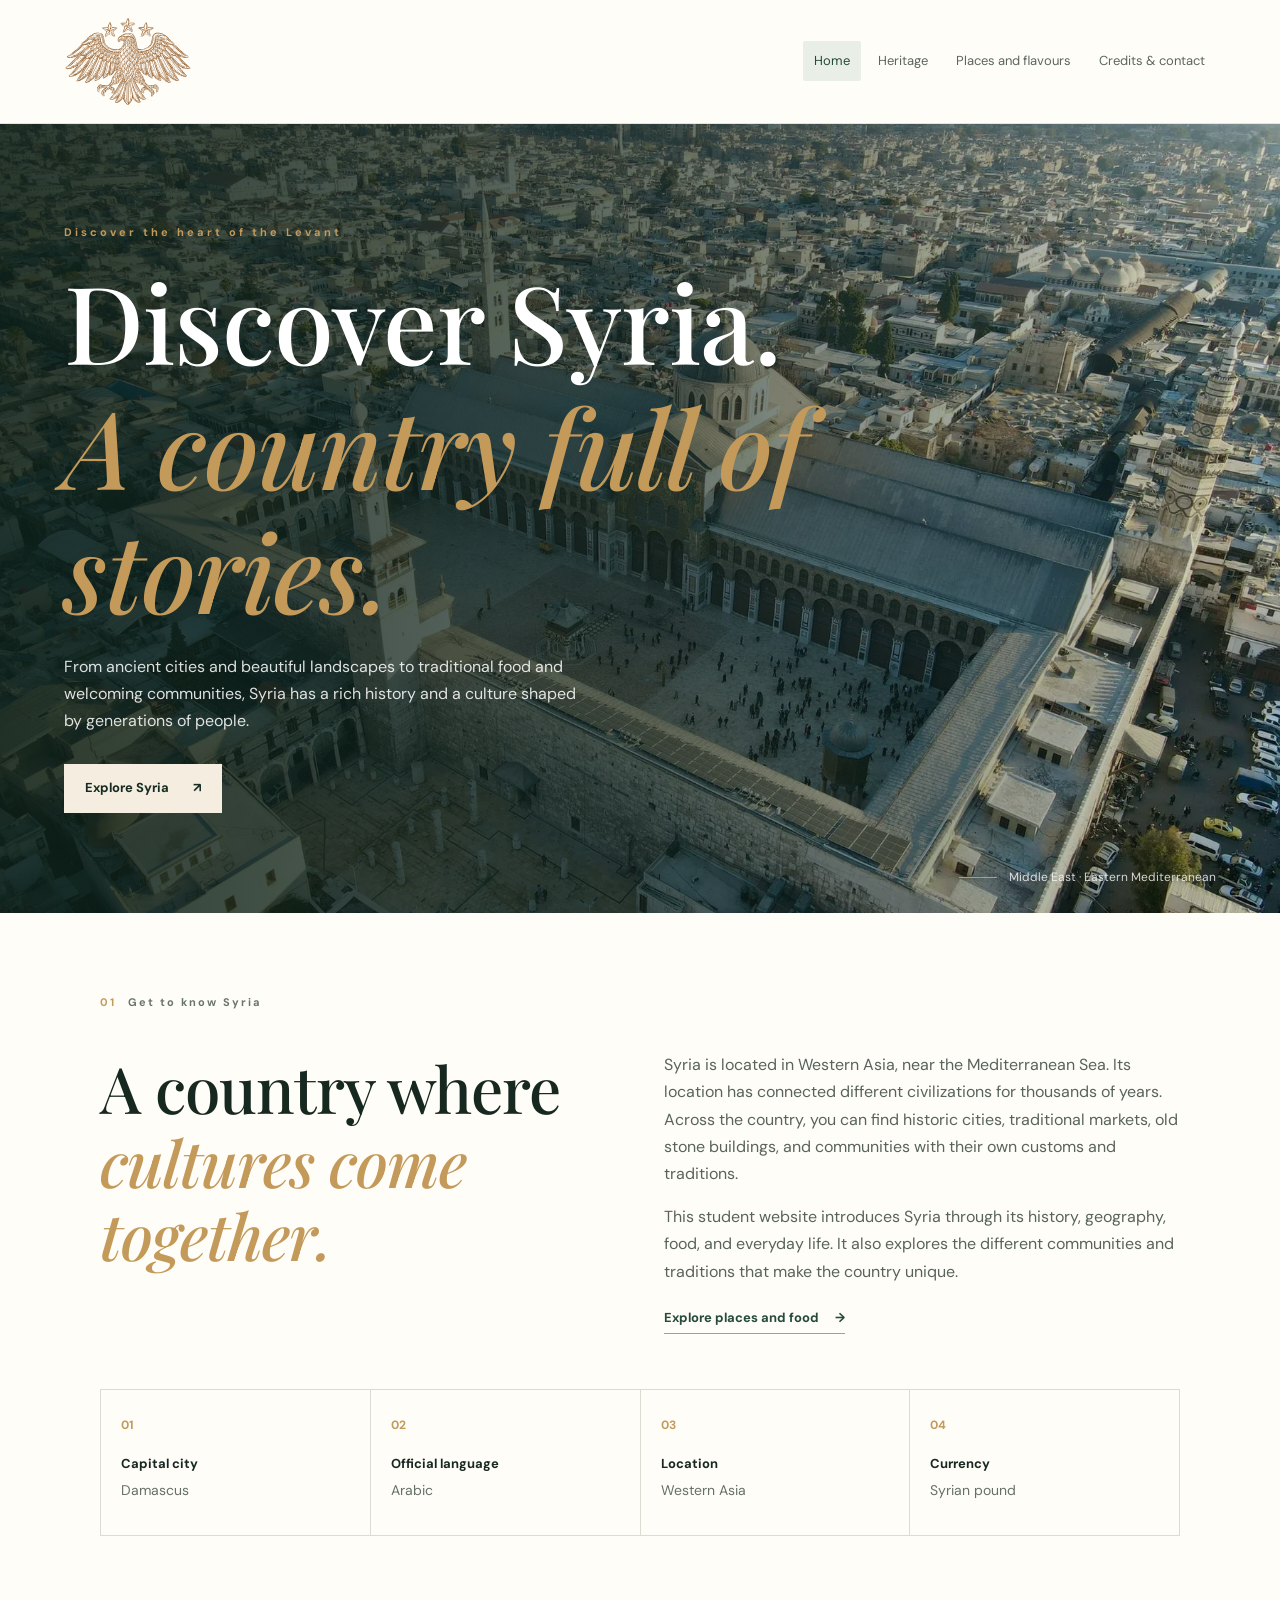
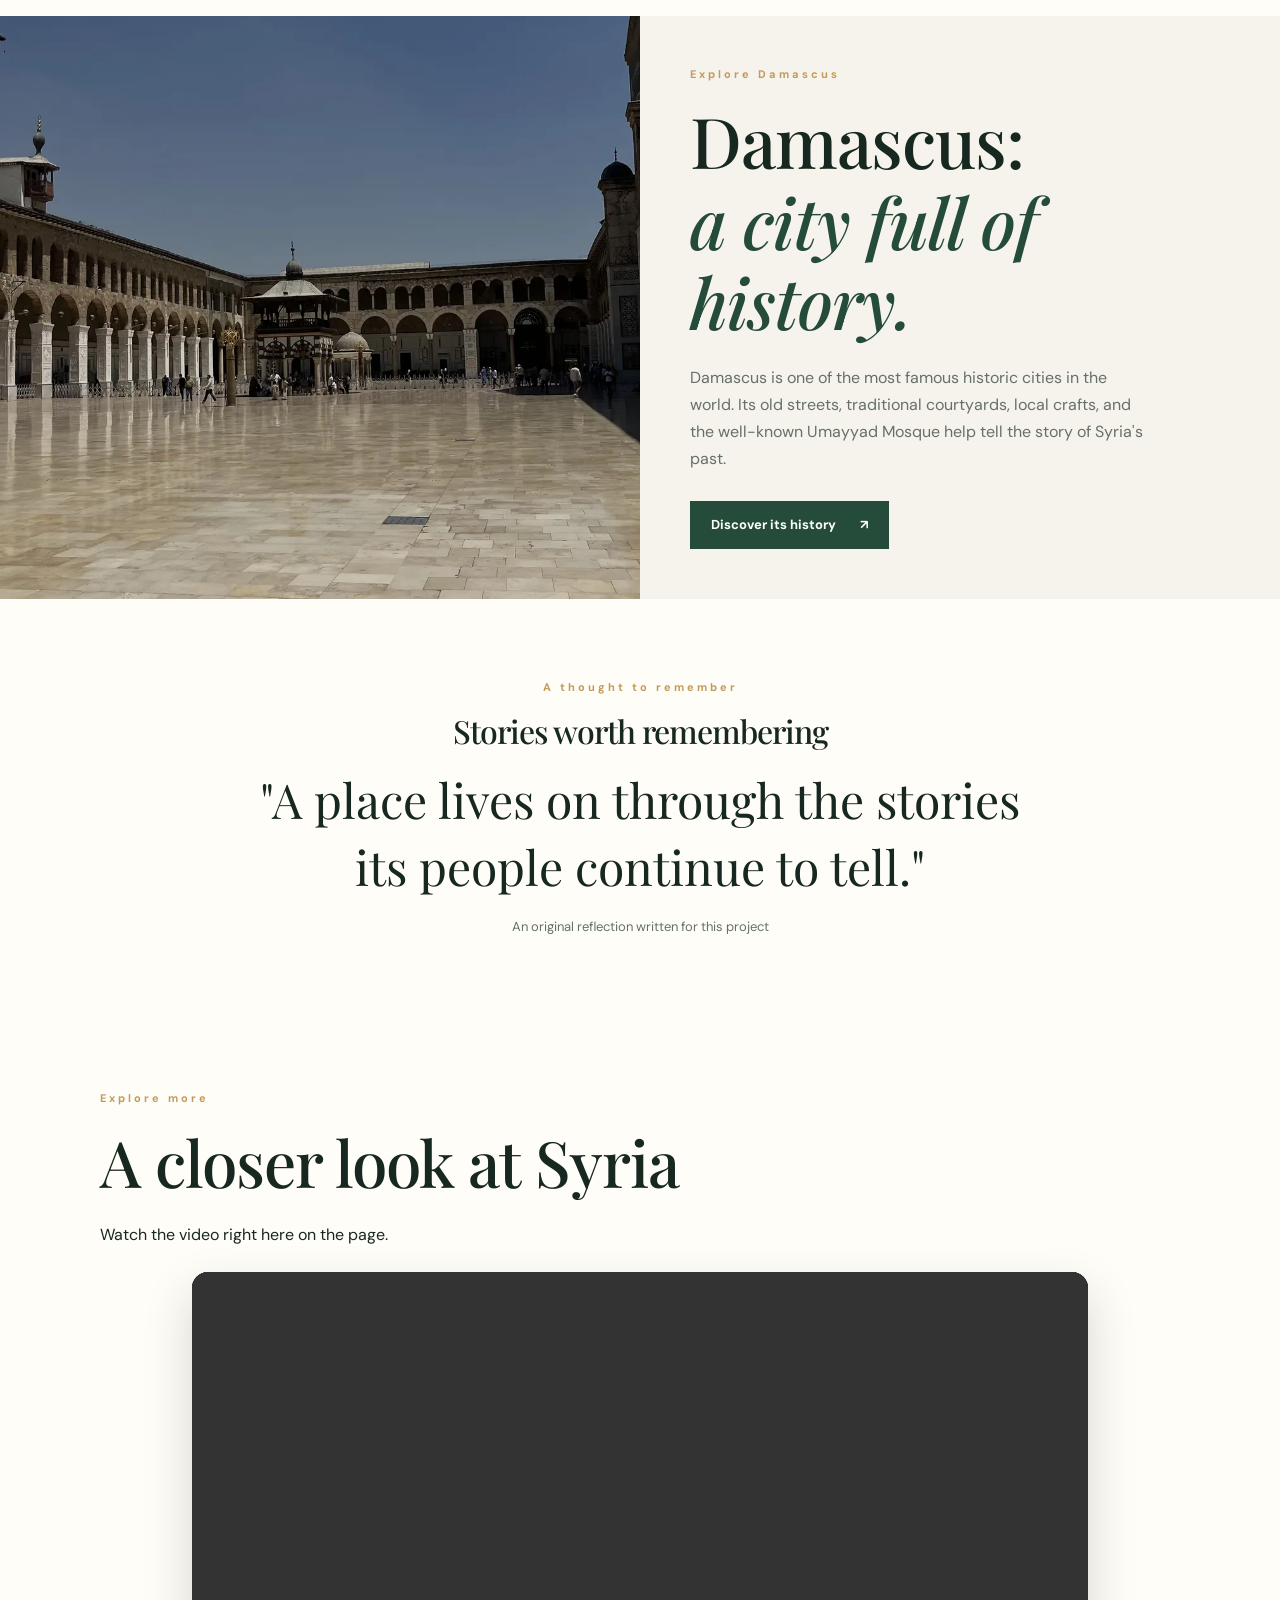
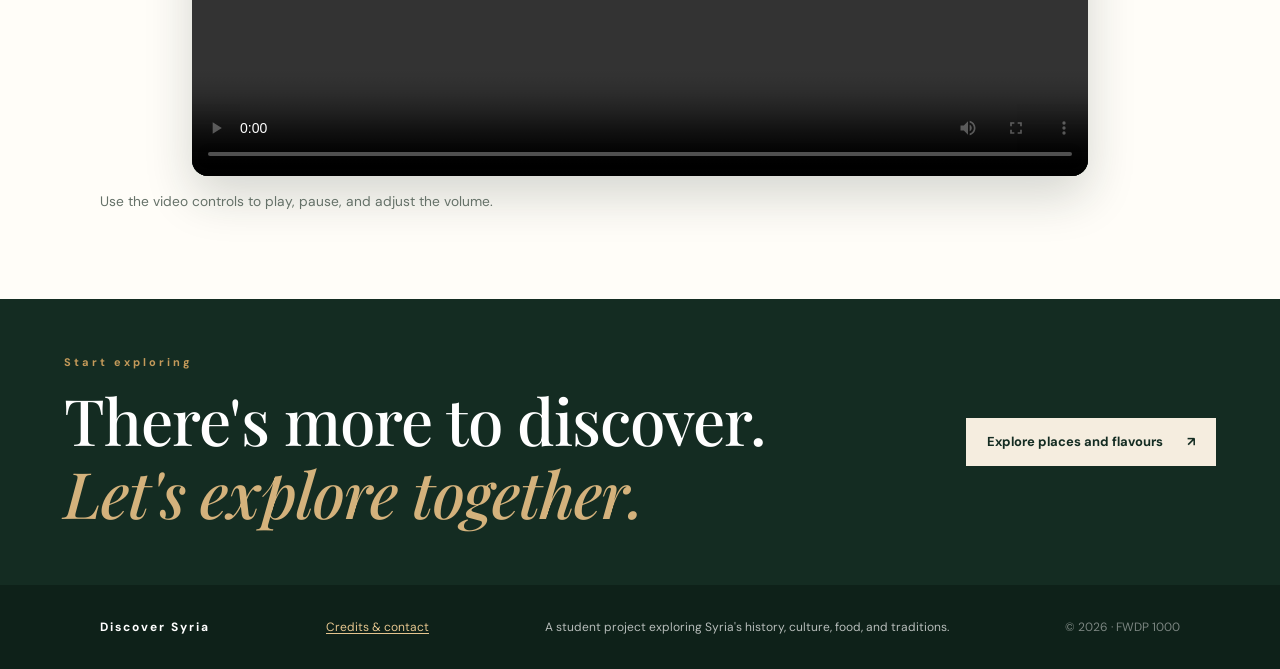
==== commit 122e4ff9: "Commit latest Discover Syria site with self-hosted video and updated content" ====
--- a/index.html
+++ b/index.html
@@ -240,19 +240,19 @@
 
         </section>
 
-        <!-- Lightweight video: YouTube loads only after clicking play. -->
+        <!-- Local video with native playback controls. -->
         <section class="video-section section-wrap" aria-labelledby="video-title">
             <p class="eyebrow">Explore more</p>
             <h2 id="video-title">A closer look at Syria</h2>
-            <p>Watch a short video chosen for this project. The player loads only when you press play.</p>
+            <p>Watch the video right here on the page.</p>
             <div class="video-player" id="syria-video">
-                <button class="video-preview" type="button" aria-label="Play Syria video" data-video="Ak0NqU7WnsU">
-                    <img src="images/damascus-aerial.webp" width="1800" height="1350" loading="lazy" decoding="async" alt="Aerial view of Damascus, Syria">
-                    <span class="play-symbol" aria-hidden="true">▶</span>
-                </button>
-            </div>
-            <p class="video-note">This video streams from YouTube after you press play. If playback is unavailable, use the link below.</p>
-            <p class="video-fallback"><a class="button button-dark" href="https://www.youtube.com/watch?v=Ak0NqU7WnsU" target="_blank" rel="noopener noreferrer">Watch the video on YouTube</a></p>
+                <video controls preload="metadata" playsinline width="1920" height="1080" aria-label="A closer look at Syria">
+                    <source src="media/20316963-hd_1920_1080_60fps.mp4" type="video/mp4">
+                    Your browser does not support HTML video.
+                    <a href="media/20316963-hd_1920_1080_60fps.mp4">Download the video</a>.
+                </video>
+            </div>
+            <p class="video-note">Use the video controls to play, pause, and adjust the volume.</p>
         </section>
 
         <!-- Call to action -->
@@ -297,7 +297,6 @@
 
     </footer>
 
-    <script src="js/video.js" defer></script>
 </body>
 
 </html>
--- a/css/style.css
+++ b/css/style.css
@@ -984,15 +984,10 @@
 .form-status { margin-top: 1rem; color: #254b3a; font-weight: 600; }
 .video-section { padding-top: 4.5rem; padding-bottom: 4.5rem; }
 .video-section > p:not(.eyebrow), .video-section h2 { max-width: 40rem; }
-.video-player { width: 100%; max-width: 60rem; margin-top: 1.5rem; aspect-ratio: 16 / 9; background: #142c22; }
-.video-preview { position: relative; display: block; width: 100%; height: 100%; padding: 0; border: none; cursor: pointer; background: #142c22; }
-.video-preview img { width: 100%; height: 100%; object-fit: cover; }
-.play-symbol { position: absolute; top: 50%; left: 50%; transform: translate(-50%, -50%); width: 4rem; height: 4rem; display: grid; place-items: center; border-radius: 50%; background: #fffdf8; color: #254b3a; font-size: 1.5rem; }
-.video-preview:hover .play-symbol { background: #e4c58e; }
-.video-player iframe { display: block; width: 100%; height: 100%; border: 0; }
+.video-player { width: 100%; max-width: 56rem; margin: 1.5rem auto 0; aspect-ratio: 16 / 9; overflow: hidden; border-radius: 1rem; background: #142c22; box-shadow: 0 1.25rem 3rem rgba(23, 40, 32, 0.18); }
+.video-player video { display: block; width: 100%; height: 100%; object-fit: contain; background: #142c22; }
 .video-note { margin-top: 0.9rem; color: #657168; font-size: 0.86rem; }
 .video-fallback { margin-top: 1rem; }
-@media (prefers-reduced-motion: reduce) { .video-preview .play-symbol { transition: none; } }
 /* Prevent form controls from causing horizontal scrolling on small phones. */
 .feedback-form, .form-field { min-width: 0; }
 .form-field input, .form-field select, .form-field textarea { max-width: 100%; min-width: 0; box-sizing: border-box; }
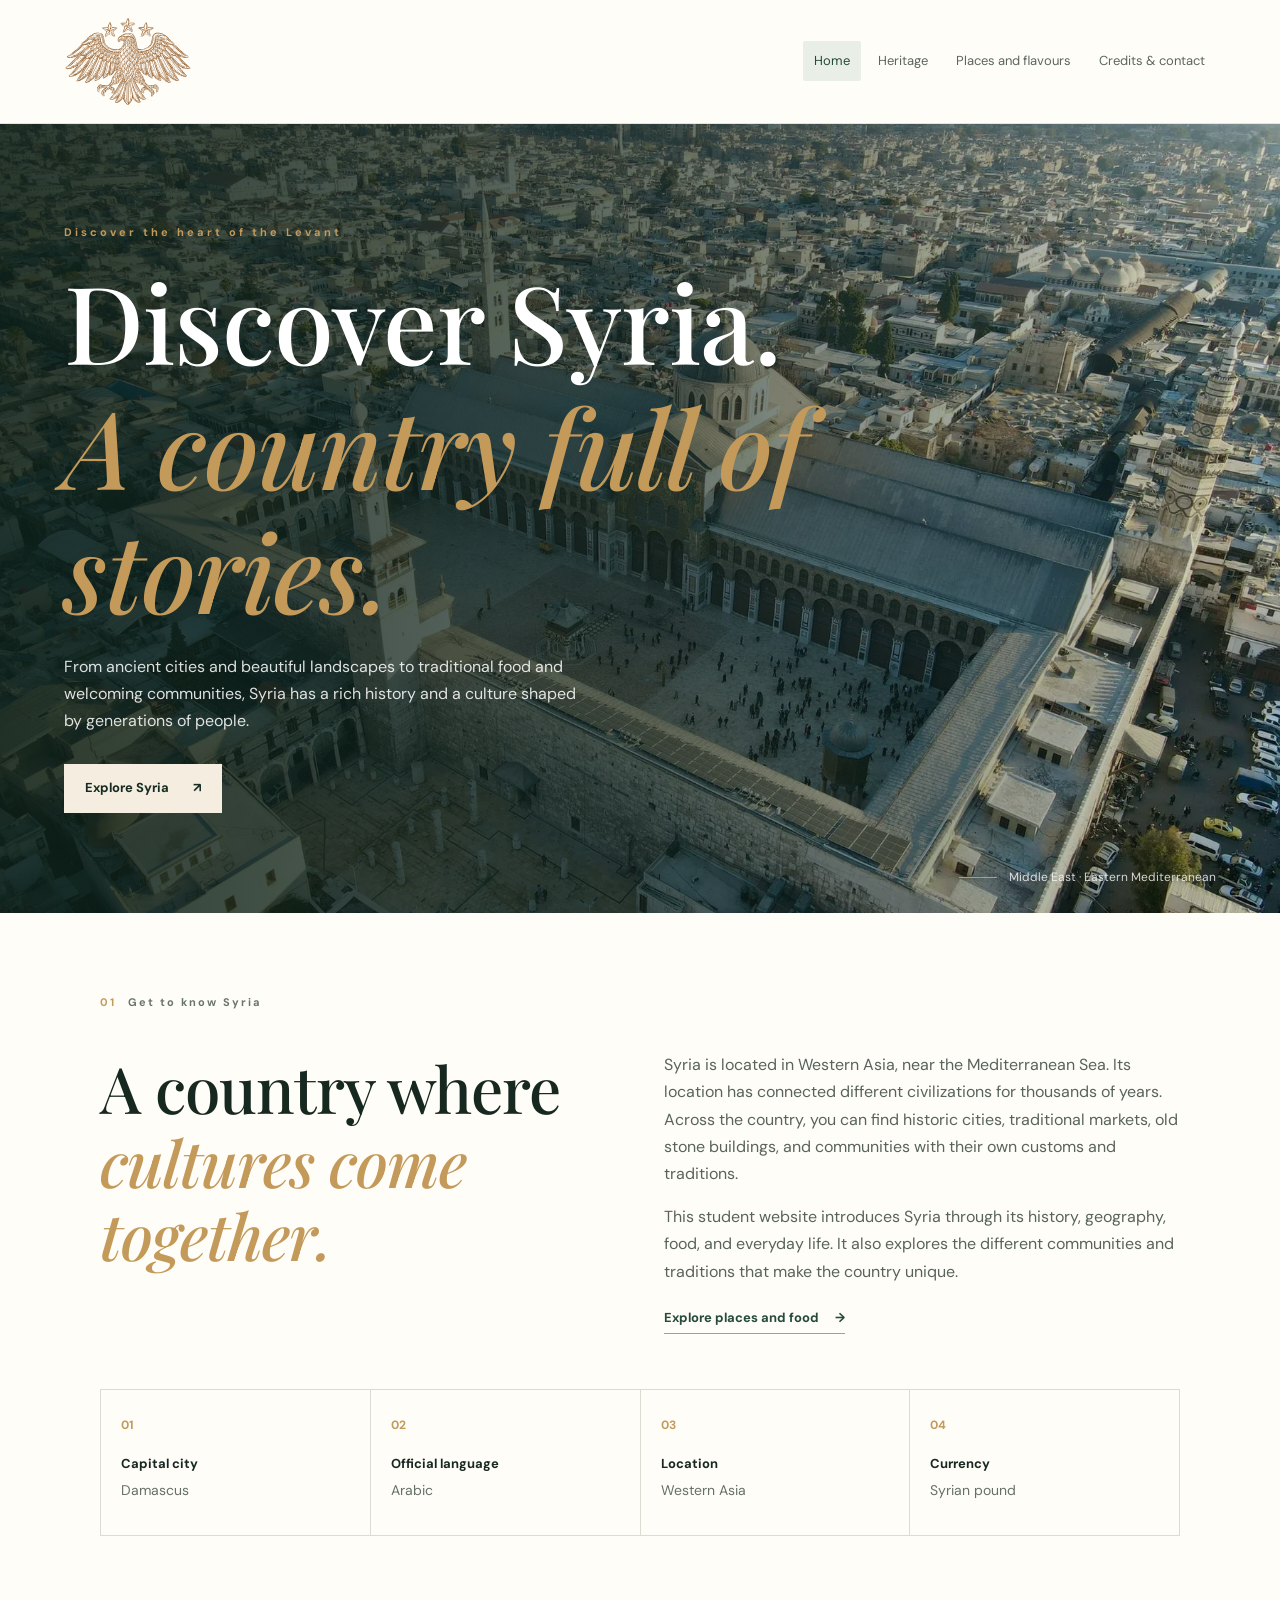
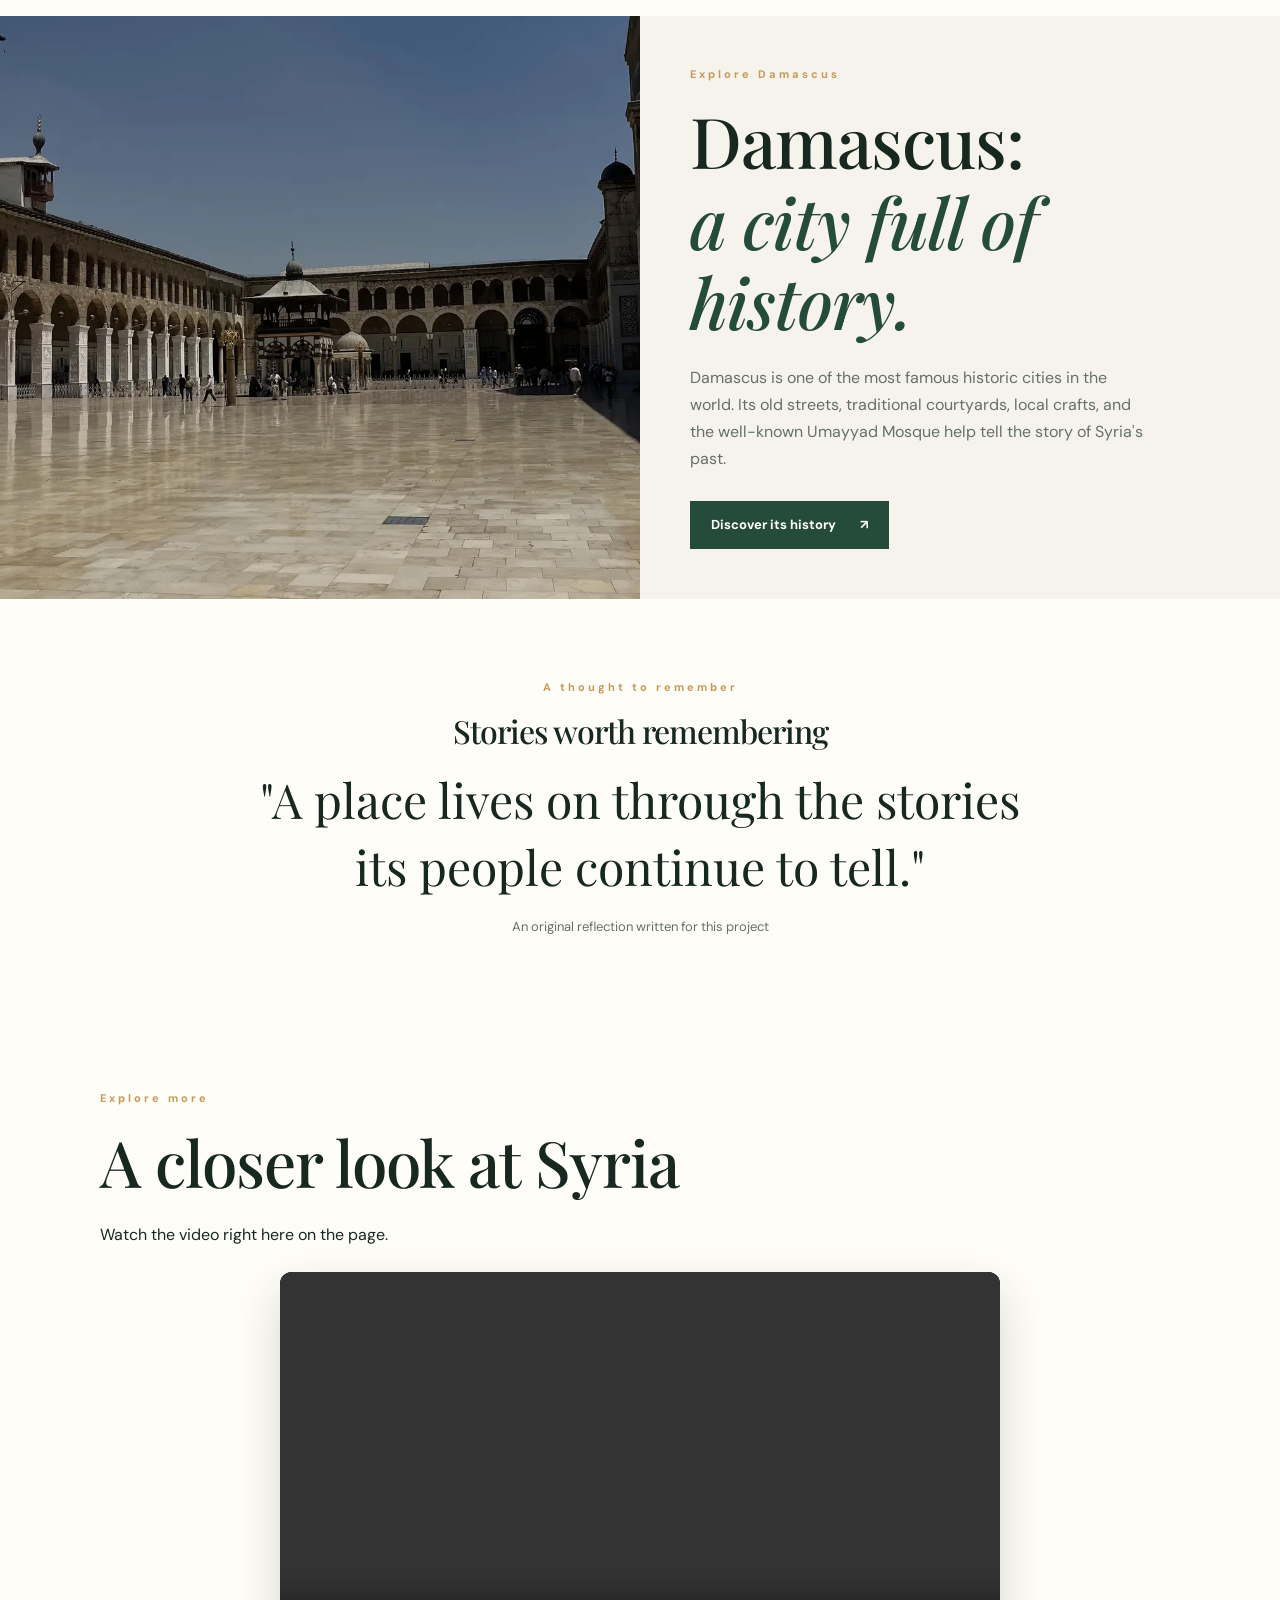
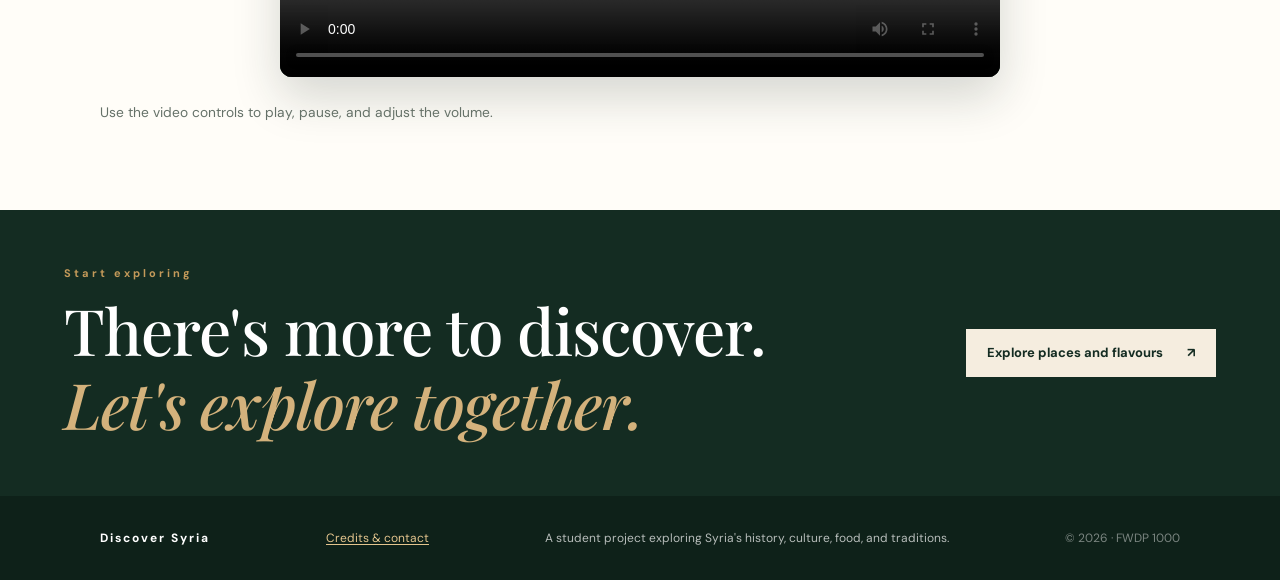
==== commit ab75caa7: "Constrain homepage video to responsive 720px width" ====
--- a/index.html
+++ b/index.html
@@ -20,7 +20,7 @@
     <link rel="icon" href="images/favicon-32.png" type="image/png" sizes="32x32">
     <link rel="apple-touch-icon" href="apple-touch-icon.png">
     <link rel="stylesheet" href="css/normalize.css">
-    <link rel="stylesheet" href="css/style.css">
+    <link rel="stylesheet" href="css/style.css?v=video-size-fix-2">
 </head>
 
 <body>
@@ -245,8 +245,8 @@
             <p class="eyebrow">Explore more</p>
             <h2 id="video-title">A closer look at Syria</h2>
             <p>Watch the video right here on the page.</p>
-            <div class="video-player" id="syria-video">
-                <video controls preload="metadata" playsinline width="1920" height="1080" aria-label="A closer look at Syria">
+            <div class="video-player" id="syria-video" style="width: 100%; max-width: 720px; margin-left: auto; margin-right: auto;">
+                <video controls preload="metadata" playsinline width="720" height="405" style="display: block; width: 100%; height: auto; aspect-ratio: 16 / 9;" aria-label="A closer look at Syria">
                     <source src="media/20316963-hd_1920_1080_60fps.mp4" type="video/mp4">
                     Your browser does not support HTML video.
                     <a href="media/20316963-hd_1920_1080_60fps.mp4">Download the video</a>.
--- a/css/style.css
+++ b/css/style.css
@@ -984,8 +984,24 @@
 .form-status { margin-top: 1rem; color: #254b3a; font-weight: 600; }
 .video-section { padding-top: 4.5rem; padding-bottom: 4.5rem; }
 .video-section > p:not(.eyebrow), .video-section h2 { max-width: 40rem; }
-.video-player { width: 100%; max-width: 56rem; margin: 1.5rem auto 0; aspect-ratio: 16 / 9; overflow: hidden; border-radius: 1rem; background: #142c22; box-shadow: 0 1.25rem 3rem rgba(23, 40, 32, 0.18); }
-.video-player video { display: block; width: 100%; height: 100%; object-fit: contain; background: #142c22; }
+.video-player {
+    width: 100%;
+    max-width: 720px;
+    aspect-ratio: 16 / 9;
+    margin: 1.5rem auto;
+    overflow: hidden;
+    border-radius: 12px;
+    background: #142c22;
+    box-shadow: 0 1.25rem 3rem rgba(23, 40, 32, 0.18);
+}
+.video-player video {
+    display: block;
+    width: 100%;
+    max-width: 100%;
+    height: 100%;
+    object-fit: contain;
+    background: #142c22;
+}
 .video-note { margin-top: 0.9rem; color: #657168; font-size: 0.86rem; }
 .video-fallback { margin-top: 1rem; }
 /* Prevent form controls from causing horizontal scrolling on small phones. */
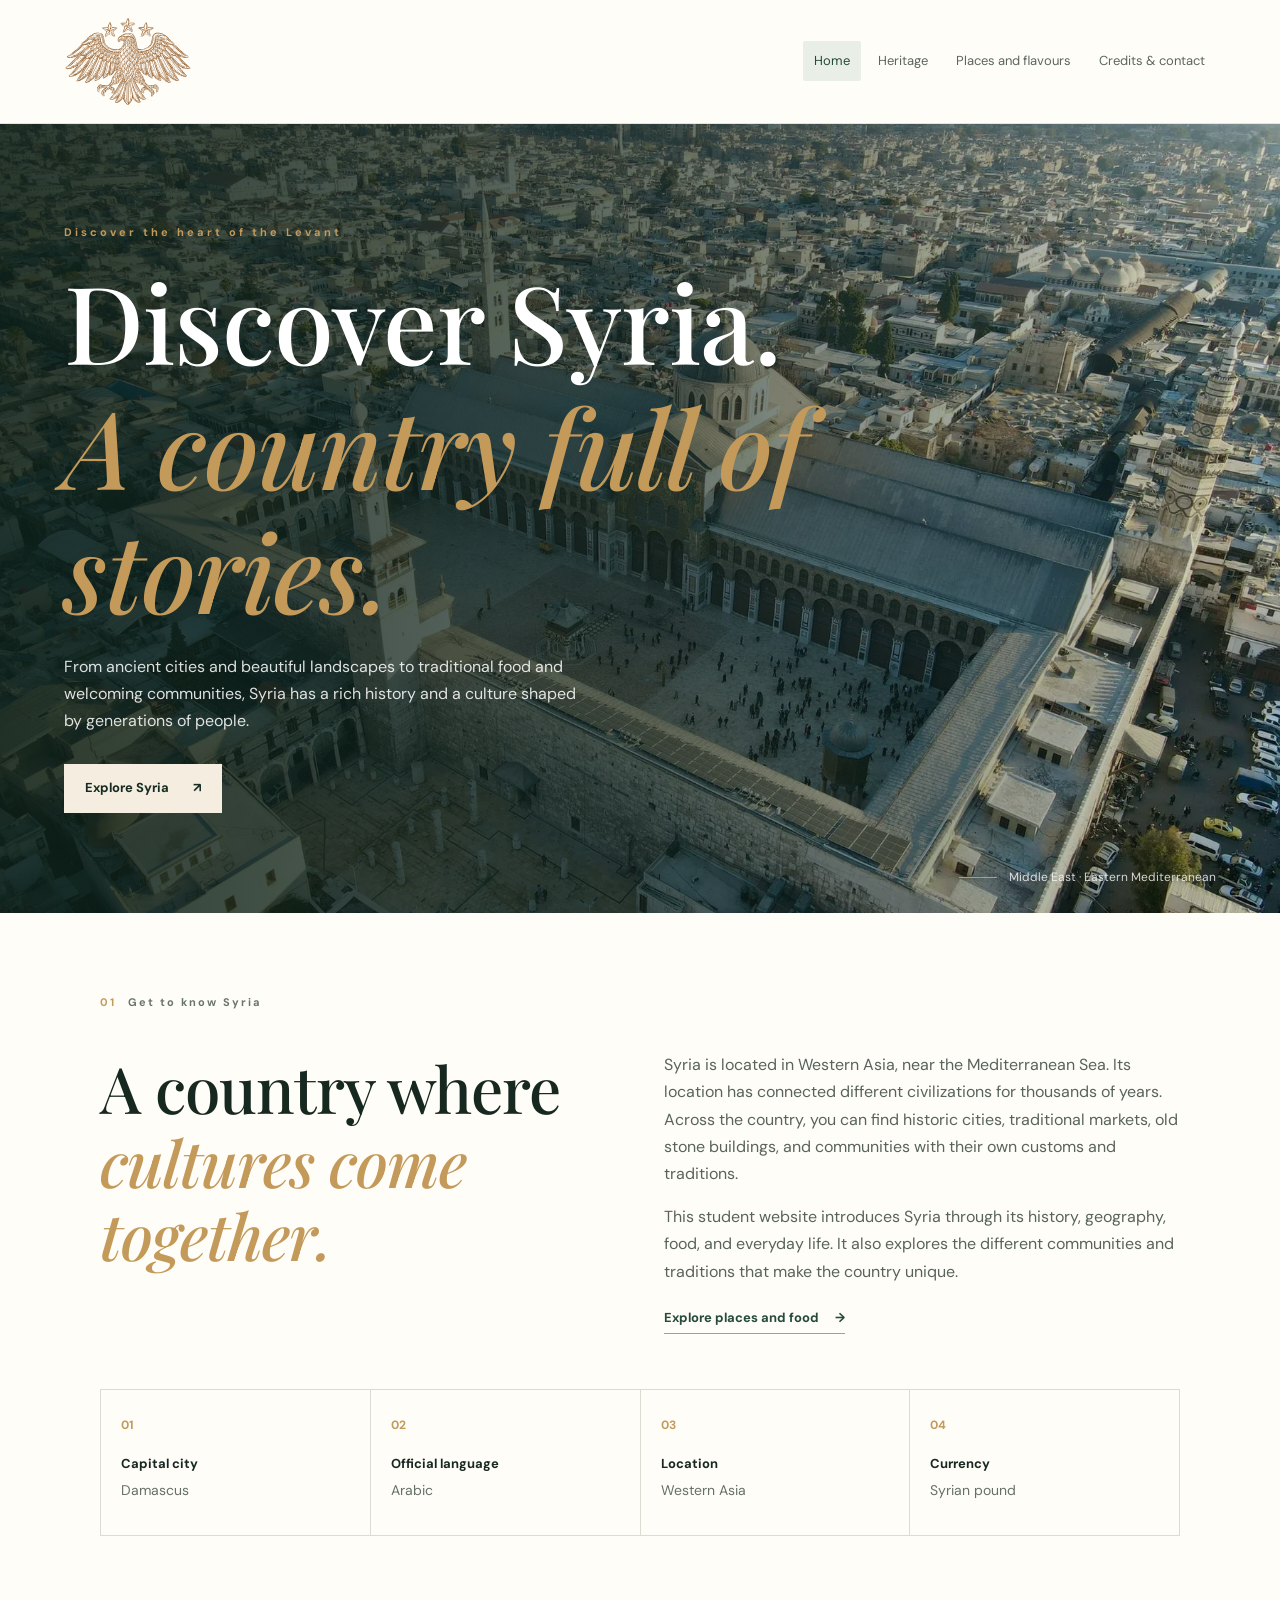
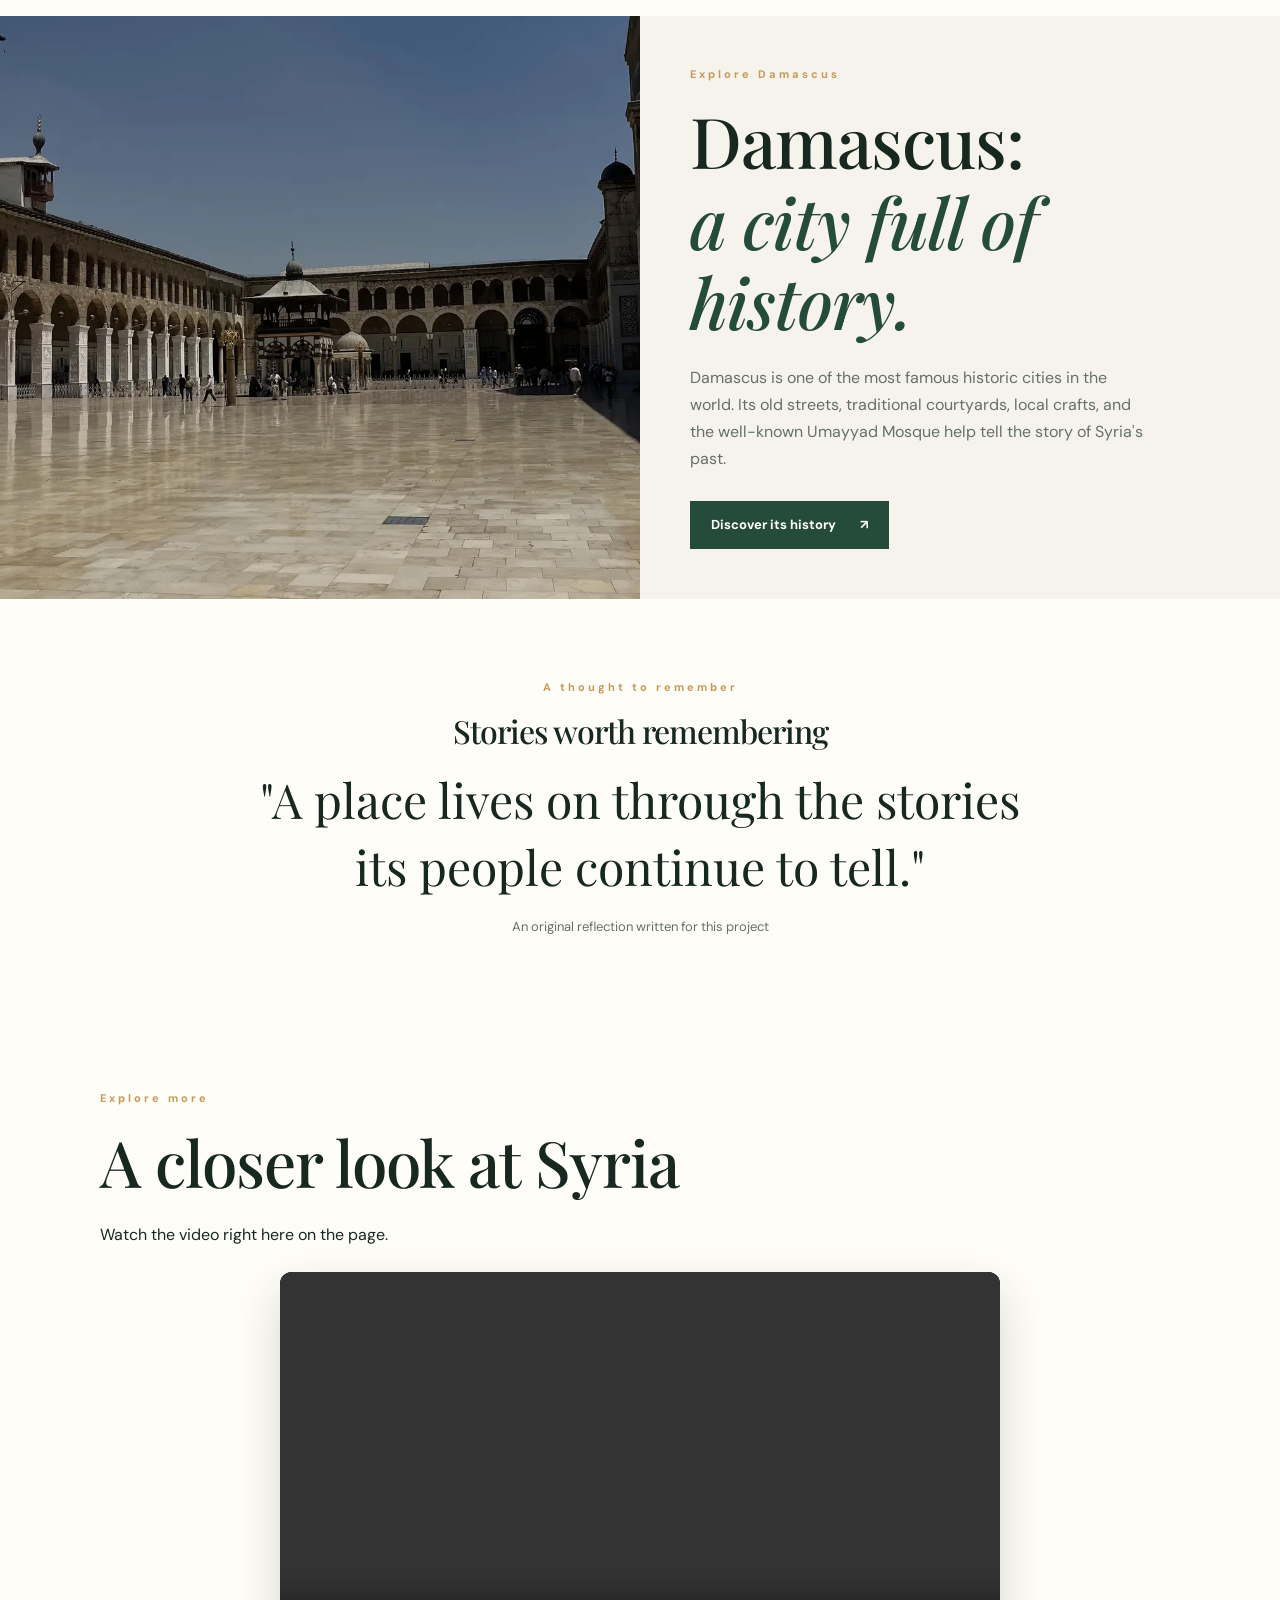
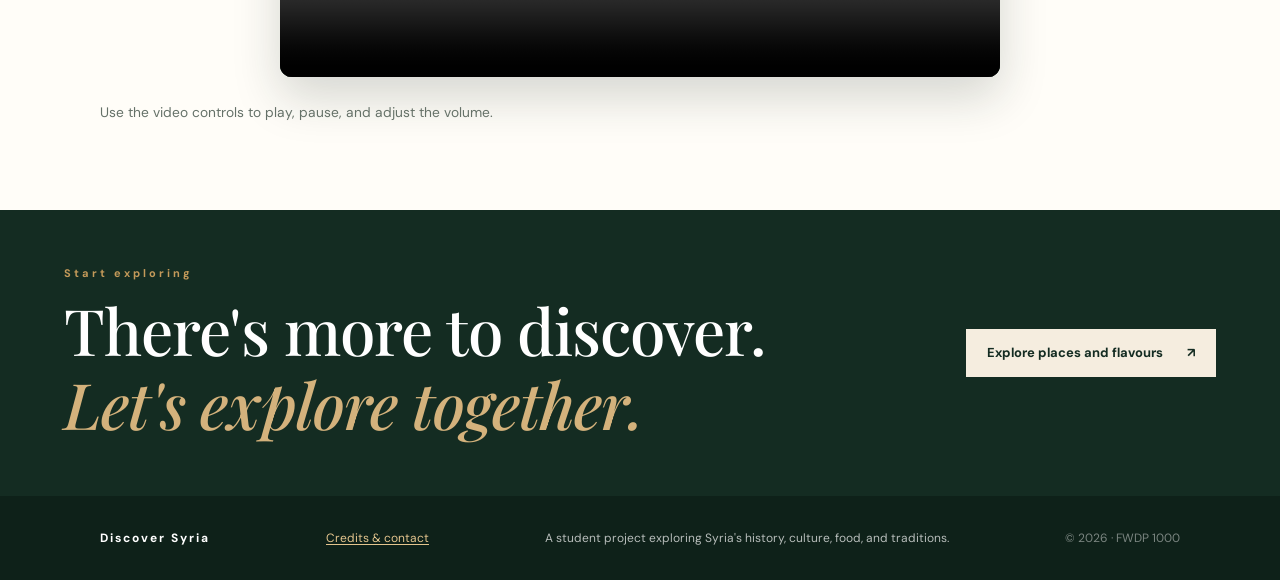
==== commit f80fd286: "Restore local normalize stylesheet on all website pages" ====
--- a/index.html
+++ b/index.html
@@ -20,7 +20,7 @@
     <link rel="icon" href="images/favicon-32.png" type="image/png" sizes="32x32">
     <link rel="apple-touch-icon" href="apple-touch-icon.png">
     <link rel="stylesheet" href="css/normalize.css">
-    <link rel="stylesheet" href="css/style.css?v=video-size-fix-2">
+    <link rel="stylesheet" href="css/style.css?v=20261125-layout-fix-3">
 </head>
 
 <body>
--- a/css/style.css
+++ b/css/style.css
@@ -1,7 +1,7 @@
 
 @import url('https://fonts.googleapis.com/css2?family=DM+Sans:wght@400;500;600;700&family=Playfair+Display:ital,wght@0,500;0,600;0,700;1,500&display=swap');
 
-/* GENERAL STYLES */
+
 
 * {
     box-sizing: border-box;
@@ -963,38 +963,113 @@
 .credits-list { padding-left: 1.5rem; line-height: 2; }
 .credits-list a { color: #254b3a; }
 .credits-list a:hover { color: #85551f; }
-.feedback-form { max-width: 40rem; margin-top: 2rem; }
-.form-field { margin-bottom: 1.25rem; }
-.form-field label { display: block; margin-bottom: 0.5rem; font-weight: 700; }
-.optional { font-weight: 400; color: #657168; }
-.form-field input,
-.form-field select,
-.form-field textarea {
+/* Feedback form — readable stacked fields on mobile and desktop. */
+.feedback-form {
+    width: 100%;
+    max-width: 42rem;
+    margin: 2rem 0 0;
+    padding: clamp(1.25rem, 4vw, 2.25rem);
+    border: 1px solid #e4ded2;
+    border-radius: 1rem;
+    background: #f7f4ee;
+    box-shadow: 0 12px 32px rgba(23, 40, 32, 0.07);
+}
+.feedback-form .form-field {
+    display: flex;
+    flex-direction: column;
+    align-items: stretch;
+    gap: 0.55rem;
+    min-width: 0;
+    margin-bottom: 1.4rem;
+}
+.feedback-form .form-field label {
+    display: block;
+    margin: 0;
+    color: #172820;
+    font-size: 0.95rem;
+    font-weight: 700;
+    line-height: 1.5;
+}
+.feedback-form .optional {
+    color: #657168;
+    font-weight: 400;
+}
+.feedback-form .form-field input,
+.feedback-form .form-field select,
+.feedback-form .form-field textarea {
     display: block;
     width: 100%;
-    min-height: 2.9rem;
-    padding: 0.7rem;
-    border: 1px solid #8b998e;
-    border-radius: 0.2rem;
-    background: #fff;
+    max-width: 100%;
+    min-width: 0;
+    min-height: 3.1rem;
+    padding: 0.8rem 0.95rem;
+    border: 1px solid #b4bcb2;
+    border-radius: 0.5rem;
+    background-color: #fff;
     color: #172820;
     font: inherit;
-}
-.form-field textarea { resize: vertical; }
-.form-status { margin-top: 1rem; color: #254b3a; font-weight: 600; }
-.video-section { padding-top: 4.5rem; padding-bottom: 4.5rem; }
-.video-section > p:not(.eyebrow), .video-section h2 { max-width: 40rem; }
-.video-player {
+    line-height: 1.5;
+    box-sizing: border-box;
+}
+.feedback-form .form-field textarea {
+    min-height: 9rem;
+    resize: vertical;
+}
+.feedback-form .form-field input::placeholder,
+.feedback-form .form-field textarea::placeholder {
+    color: #657168;
+    opacity: 1;
+}
+.feedback-form .form-field input:focus-visible,
+.feedback-form .form-field select:focus-visible,
+.feedback-form .form-field textarea:focus-visible {
+    outline: 3px solid #c49a5a;
+    outline-offset: 2px;
+    border-color: #254b3a;
+}
+.feedback-form .button {
+    min-height: 3.1rem;
+    border-radius: 0.4rem;
+    font-size: 0.9rem;
+}
+.feedback-form .form-status {
+    margin: 0;
+    color: #254b3a;
+    font-weight: 600;
+}
+.feedback-form .form-status:not(:empty) {
+    margin-top: 1.25rem;
+    padding: 0.9rem 1rem;
+    border-left: 3px solid #254b3a;
+    border-radius: 0.3rem;
+    background-color: #eaf0e8;
+    overflow-wrap: anywhere;
+}
+@media (max-width: 35rem) {
+    .feedback-form .button {
+        width: 100%;
+    }
+}
+/* Responsive, centered player: always stay inside the page content. */
+.video-section {
+    padding: clamp(3rem, 7vw, 4.5rem) 0;
+}
+.video-section > p:not(.eyebrow),
+.video-section h2 {
+    max-width: 40rem;
+}
+.video-section .video-player {
+    display: block;
     width: 100%;
     max-width: 720px;
+    margin: 1.5rem auto;
     aspect-ratio: 16 / 9;
-    margin: 1.5rem auto;
     overflow: hidden;
     border-radius: 12px;
     background: #142c22;
     box-shadow: 0 1.25rem 3rem rgba(23, 40, 32, 0.18);
 }
-.video-player video {
+.video-section .video-player video {
     display: block;
     width: 100%;
     max-width: 100%;
@@ -1002,8 +1077,11 @@
     object-fit: contain;
     background: #142c22;
 }
-.video-note { margin-top: 0.9rem; color: #657168; font-size: 0.86rem; }
-.video-fallback { margin-top: 1rem; }
-/* Prevent form controls from causing horizontal scrolling on small phones. */
-.feedback-form, .form-field { min-width: 0; }
-.form-field input, .form-field select, .form-field textarea { max-width: 100%; min-width: 0; box-sizing: border-box; }
+.video-note {
+    margin-top: 0.9rem;
+    color: #657168;
+    font-size: 0.86rem;
+}
+.video-fallback {
+    margin-top: 1rem;
+}
